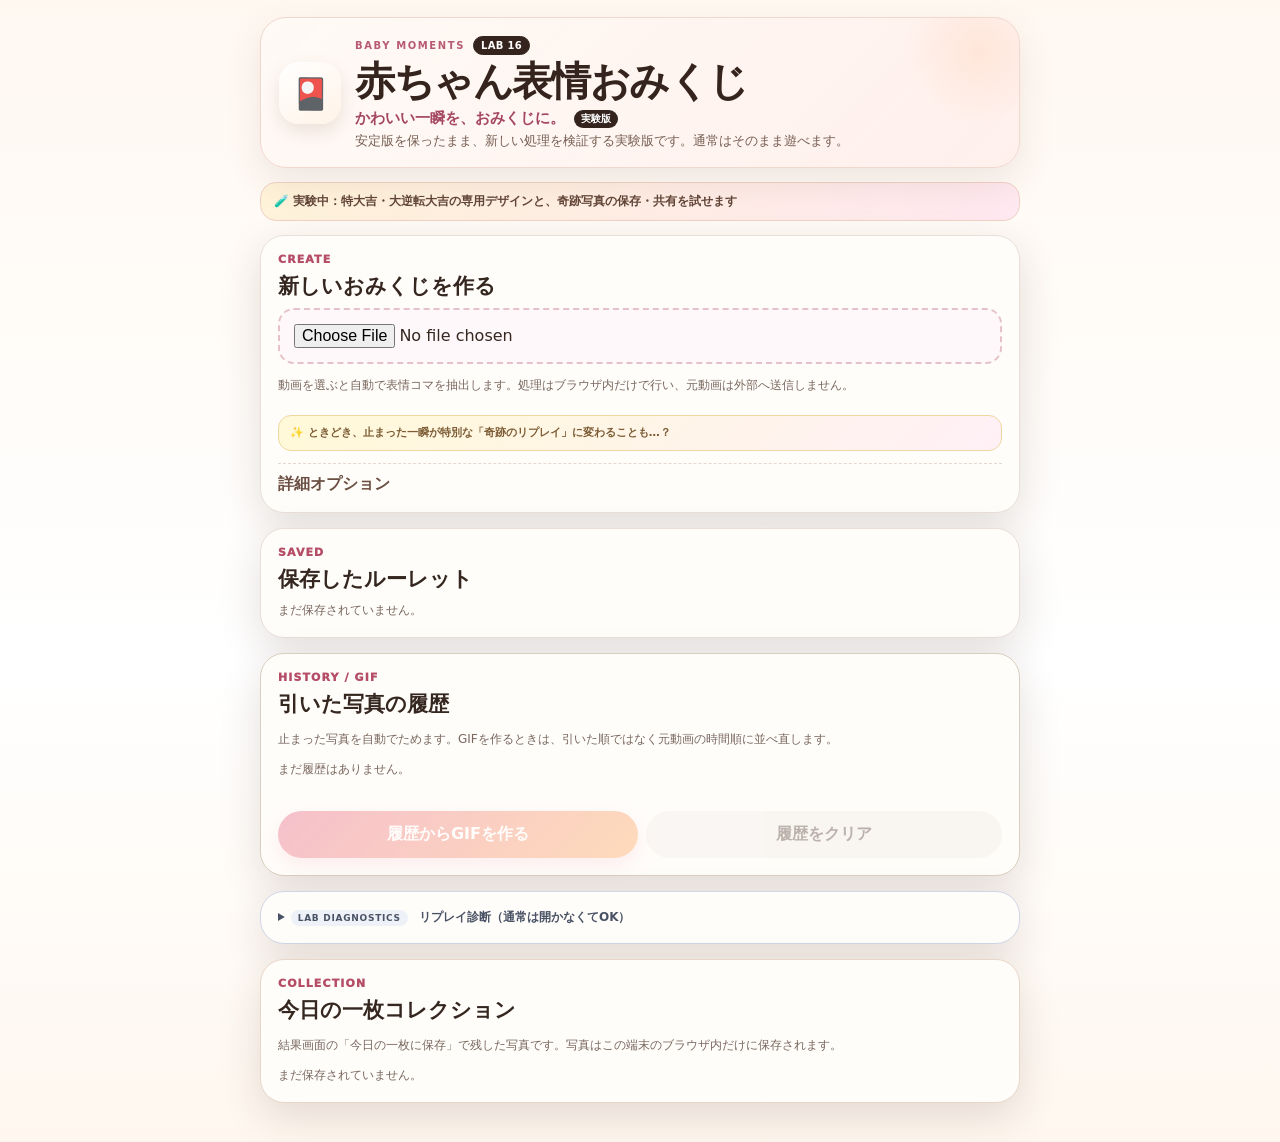
==== experiment.html @ 7e878d0e "Bump experiment to LAB 16 UX build" ====
<!doctype html>
<html lang="ja">
<head>
<meta charset="utf-8">
<meta name="viewport" content="width=device-width, initial-scale=1, viewport-fit=cover, user-scalable=no">
<meta name="theme-color" content="#fff7ef">
<meta name="apple-mobile-web-app-capable" content="yes">
<meta name="apple-mobile-web-app-status-bar-style" content="default">
<link rel="manifest" href="./manifest.webmanifest">
<link rel="apple-touch-icon" href="./icon.svg">
<title>赤ちゃん表情おみくじ LAB</title>
<link rel="stylesheet" href="./style.css?v=15">
<link rel="stylesheet" href="./deluxe.css?v=15">
<link rel="stylesheet" href="./experiment.css?v=160">
<style>
body:not(.show-score-details) .scoreChip,
body:not(.show-score-details) .scoreDetails,
body:not(.show-score-details) #analysisStatus{display:none!important}
body:not(.show-fortune-map) #grid .fchip{display:none!important}
</style>
</head>
<body>
<div class="wrap">
<header class="hero">
  <div class="heroMark" aria-hidden="true">🎴</div>
  <div class="heroText">
    <div class="heroTopline"><span class="eyebrow">BABY MOMENTS</span><span class="versionBadge labBadge">LAB 16</span></div>
    <h1>赤ちゃん表情おみくじ</h1>
    <p class="heroCatch">かわいい一瞬を、おみくじに。 <span class="labInline">実験版</span></p>
    <p class="lead">安定版を保ったまま、新しい処理を検証する実験版です。通常はそのまま遊べます。</p>
  </div>
</header>
<div class="labNotice">🧪 実験中：特大吉・大逆転大吉の専用デザインと、奇跡写真の保存・共有を試せます</div>
<section class="card">
  <div class="step">CREATE</div>
  <h2>新しいおみくじを作る</h2>
  <div class="filebox">
    <input id="fileInput" type="file" accept="video/*">
    <div class="note">動画を選ぶと自動で表情コマを抽出します。処理はブラウザ内だけで行い、元動画は外部へ送信しません。</div>
    <div class="labMiracleHint">✨ ときどき、止まった一瞬が特別な「奇跡のリプレイ」に変わることも…？</div>
  </div>
  <div id="progressWrap"><div class="progress"><div id="progressBar"></div></div><div id="progressText">準備中...</div></div>
  <details class="opt">
    <summary>詳細オプション</summary>
    <div class="row" style="margin-bottom:10px">
      <label for="frameCount">抽出枚数</label>
      <select id="frameCount">
        <option value="auto" selected>おまかせ（12〜28枚）</option>
        <option value="8">8枚</option><option value="10">10枚</option><option value="12">12枚</option><option value="14">14枚</option><option value="16">16枚</option><option value="18">18枚</option><option value="20">20枚</option><option value="24">24枚</option><option value="28">28枚</option><option value="32">32枚</option>
      </select>
    </div>
    <label class="toggle"><span><b style="display:block;margin-bottom:3px">通常ルーレットにする</b><span class="note">ONにすると、運勢なしの表情ルーレットとして作ります。通常はOFFのままでOKです。</span></span><input id="plainMode" type="checkbox"></label>
    <label class="toggle" style="margin-top:10px"><span><b style="display:block;margin-bottom:3px">豪華演出モード</b><span class="note">結果札・光・粒子・効果音などの演出を運勢ごとに豪華にします。デフォルトでONです。</span></span><input id="deluxeMode" type="checkbox" checked></label>
    <label class="toggle" style="margin-top:10px"><span><b style="display:block;margin-bottom:3px">表情度を表示する</b><span class="note">表情度は赤ちゃんの良し悪しではなく、この動画の中で写真の表情や見た目がどれだけ特徴的かを示す相対値です。ONにすると「くっきり・珍しさ・変化」の内訳も表示します。</span></span><input id="showScores" type="checkbox"></label>
    <label class="toggle" style="margin-top:10px"><span><b style="display:block;margin-bottom:3px">運勢の割り当てを表示する</b><span class="note">ONにすると、プレビュー写真ごとの「大吉・吉・凶」などを先に確認できます。通常は隠したまま遊べます。</span></span><input id="showFortunes" type="checkbox"></label>
    <label class="toggle labTestToggle" style="margin-top:10px"><span><b style="display:block;margin-bottom:3px">大吉・大凶だけ出す（実験用）</b><span class="note">特別演出を試しやすくするLAB専用モードです。停止するたびに大吉か大凶のどちらかになります。</span></span><input id="labExtremeMode" type="checkbox"></label>
  </details>
</section>
<section id="previewSection" class="card" style="display:none">
  <div class="step">PREVIEW</div><h2 id="previewTitle">自動で作成したおみくじ</h2>
  <div id="analysisStatus" class="note analysisStatus" style="display:none"></div><div id="grid" class="grid"></div>
  <div class="row" style="margin-top:13px"><button id="playBtn" class="primary">この内容で遊ぶ</button><button id="reextractBtn" class="secondary">もう一度抽出する</button></div>
  <div class="note" id="previewNote" style="margin-top:8px">保存名は自動で付けます。必要なら保存後に変更できます。</div>
</section>
<section class="card"><div class="step">SAVED</div><h2>保存したルーレット</h2><div id="library"><div class="note">まだ保存されていません。</div></div></section>
<section id="playSection" class="card">
  <div class="step">PLAY</div>
  <div class="playShell"><div id="stage"><img id="playImage" alt=""><div id="fortuneBadge"></div><div id="resultCard"><div id="resultHead">きょうの運勢</div><div id="resultText"></div><div id="message"></div></div><div id="rouletteBadge">タップでストップ</div></div></div>
  <div id="tapHint">画像をタップすると止まります</div><div class="row" style="justify-content:center;margin-top:12px"><button id="backBtn" class="secondary">戻る</button></div>
</section>
<section id="labHistorySection" class="card labHistoryCard">
  <div class="step">HISTORY / GIF</div>
  <h2>引いた写真の履歴</h2>
  <p class="note">止まった写真を自動でためます。GIFを作るときは、引いた順ではなく元動画の時間順に並べ直します。</p>
  <div id="labHistoryEmpty" class="note">まだ履歴はありません。</div>
  <div id="labHistory"></div>
  <div class="labGifActions">
    <button id="labMakeGif" class="primary" type="button" disabled>履歴からGIFを作る</button>
    <button id="labClearHistory" class="secondary" type="button" disabled>履歴をクリア</button>
  </div>
  <div id="labGifStatus" class="note" style="display:none"></div>
  <div id="labGifResult" style="display:none">
    <img id="labGifPreview" alt="履歴から作ったGIF">
    <a id="labGifDownload" class="labDownload" download="baby-expression-history.gif">GIFを保存して見る</a>
  </div>
</section>
<section id="labDiagnosticsSection" class="card labDiagCard">
  <details class="labDiagPanel">
    <summary><span>LAB DIAGNOSTICS</span> リプレイ診断（通常は開かなくてOK）</summary>
    <p class="note">再生経路・シーク・停止・失敗理由を自動記録します。動画そのものや写真はログに含めません。通常利用では操作不要です。</p>
    <div class="labDiagStatus">
      <div id="labDiagSummary">自己診断: 実行中…</div>
      <div id="labDiagRoute">直近の経路: —</div>
    </div>
    <div class="labDiagActions">
      <button id="labDiagRunTests" class="secondary" type="button">自己診断を再実行</button>
      <button id="labDiagCopy" class="primary" type="button">診断データをコピー</button>
      <button id="labDiagClear" class="secondary" type="button">ログをクリア</button>
    </div>
    <details class="labDiagDetails">
      <summary>診断ログを見る</summary>
      <pre id="labDiagLog">まだ診断ログはありません。</pre>
    </details>
  </details>
</section>
<section id="labCollectionSection" class="card labCollectionCard">
  <div class="step">COLLECTION</div>
  <h2>今日の一枚コレクション</h2>
  <p class="note">結果画面の「今日の一枚に保存」で残した写真です。写真はこの端末のブラウザ内だけに保存されます。</p>
  <div id="labCollection"><div class="note">まだ保存されていません。</div></div>
</section>
<video id="video" playsinline muted preload="metadata" style="display:none"></video><canvas id="captureCanvas" style="display:none"></canvas><canvas id="smallCanvas" width="28" height="28" style="display:none"></canvas>
</div>
<div id="bigOverlay"><div id="bigText">大吉！</div></div>
<script src="./app.js?v=23" defer></script>
<script src="./deluxe.js?v=23" defer></script>
<script src="./experiment.js?v=160" defer></script>
<script>
(()=>{
  const scoreBox=document.getElementById('showScores');
  const fortuneBox=document.getElementById('showFortunes');
  const grid=document.getElementById('grid');
  const status=document.getElementById('analysisStatus');
  const sync=()=>{
    document.body.classList.toggle('show-score-details',!!scoreBox?.checked);
    document.body.classList.toggle('show-fortune-map',!!fortuneBox?.checked);
  };
  const rename=()=>{
    document.querySelectorAll('.scoreChip').forEach(el=>{
      const next=el.textContent.replace(/^魅力度/,'表情度');
      if(next!==el.textContent) el.textContent=next;
    });
    if(status){
      const next=status.textContent.replace(/魅力度/g,'表情度');
      if(next!==status.textContent) status.textContent=next;
    }
  };
  scoreBox?.addEventListener('change',sync);fortuneBox?.addEventListener('change',sync);
  if(grid)new MutationObserver(rename).observe(grid,{childList:true,subtree:true});
  if(status)new MutationObserver(rename).observe(status,{childList:true,subtree:true,characterData:true});
  sync();rename();
})();
</script>
<!-- LAB16 -->
</body>
</html>
---- style.css ----
:root{--ink:#352720;--muted:#79675e;--paper:#fffdfa;--line:#eadfd8;--pink:#e96e8b;--orange:#ffad65;--red:#a80018;--gold:#e7bd4d;--shadow:0 14px 42px rgba(62,35,25,.14)}
*{box-sizing:border-box}
html,body{margin:0;min-height:100%;font-family:system-ui,-apple-system,BlinkMacSystemFont,"Segoe UI",sans-serif;background:linear-gradient(180deg,#fff8f1,#fff 58%,#fff7ef);color:var(--ink)}
body{padding:max(15px,env(safe-area-inset-top)) 14px max(24px,env(safe-area-inset-bottom))}
button,input,select,summary{font:inherit}
button{border:0;cursor:pointer;font-weight:900}
.wrap{width:min(100%,760px);margin:0 auto}
header{display:flex;align-items:flex-start;justify-content:space-between;gap:10px;margin:2px 2px 16px}
h1{font-size:clamp(27px,7vw,42px);margin:0 0 5px;line-height:1.05}
.lead{margin:0;color:var(--muted);font-size:13px;line-height:1.55}
.install{background:#f1e9e4;color:#604b40;border-radius:999px;padding:10px 13px;white-space:nowrap}
.card{background:var(--paper);border:1px solid var(--line);border-radius:24px;padding:17px;box-shadow:var(--shadow);margin-bottom:15px}
.step{font-size:11px;letter-spacing:.1em;color:#b54d67;font-weight:1000;margin-bottom:6px}
h2{margin:0 0 8px;font-size:21px}.note{font-size:12px;color:var(--muted);line-height:1.55}.filebox{display:grid;gap:12px}input[type=file]{width:100%;padding:14px;border:2px dashed #e6c1ca;border-radius:16px;background:#fff8fa}.row{display:flex;align-items:center;gap:9px;flex-wrap:wrap}label{font-size:13px;font-weight:900}select,input[type=text]{padding:10px 12px;border:1px solid #d9cec8;border-radius:12px;background:#fff}.primary{background:linear-gradient(135deg,var(--pink),var(--orange));color:#fff;border-radius:999px;padding:13px 18px;box-shadow:0 7px 18px rgba(233,110,139,.26)}.secondary{background:#f3ece7;color:#604b40;border-radius:999px;padding:12px 16px}.danger{background:#fff0f0;color:#9b2635;border-radius:999px;padding:10px 14px}.linkbtn{background:transparent;color:#8e4862;padding:0;font-weight:800}button:disabled{opacity:.42;cursor:not-allowed}#progressWrap{display:none;margin-top:12px}.progress{height:10px;background:#efe4dd;border-radius:999px;overflow:hidden}#progressBar{height:100%;width:0;background:linear-gradient(90deg,var(--pink),var(--orange));transition:width .18s}#progressText{margin-top:6px;font-size:12px;color:var(--muted)}.grid{display:grid;grid-template-columns:repeat(4,1fr);gap:8px}.thumb{position:relative;aspect-ratio:3/4;border-radius:14px;overflow:hidden;background:#eee;box-shadow:0 4px 12px #0001}.thumb img{width:100%;height:100%;object-fit:cover;display:block}.thumbInfo{position:absolute;left:6px;right:6px;bottom:6px;display:flex;justify-content:space-between;gap:6px;align-items:end}.thumbInfo span{background:#0009;color:#fff;border-radius:999px;padding:3px 6px;font-size:10px}.fchip{background:#fffffff2!important;color:#52372a!important;font-weight:900}.scoreChip{position:absolute;right:6px;top:6px;background:#fffdf3ee;color:#6b4511;border-radius:999px;padding:4px 7px;font-size:10px;font-weight:1000;box-shadow:0 2px 8px #0002}.scoreDetails{font-size:10px;color:#6c5b52;margin-top:4px;line-height:1.35;text-align:center}body:not(:has(#showScores:checked)) .scoreChip,body:not(:has(#showScores:checked)) .scoreDetails,body:not(:has(#showScores:checked)) .analysisStatus{display:none!important}details.opt{margin-top:12px;border-top:1px dashed #e4d8d0;padding-top:10px}details.opt summary{cursor:pointer;font-weight:900;color:#6b4f43;list-style:none}details.opt summary::-webkit-details-marker{display:none}details.opt[open] summary{margin-bottom:10px}.toggle{display:flex;align-items:center;justify-content:space-between;gap:10px;padding:11px 12px;background:#faf6f3;border-radius:14px;border:1px solid #ebdfd7}.toggle input{transform:scale(1.15)}#library{display:grid;gap:10px}.saved{display:flex;gap:10px;align-items:center;background:#f8f3ef;border-radius:16px;padding:9px}.saved img{width:62px;height:78px;object-fit:cover;border-radius:11px;background:#ddd;flex-shrink:0}.savedMain{min-width:0;flex:1}.savedTitle{font-weight:950;white-space:nowrap;overflow:hidden;text-overflow:ellipsis}.savedMeta{font-size:11px;color:var(--muted);margin-top:3px}.savedBtns{display:flex;gap:6px;margin-top:7px;flex-wrap:wrap}.savedBtns button{font-size:12px;padding:7px 10px}.renameRow{display:flex;gap:6px;margin-top:8px;flex-wrap:wrap}.renameRow input{flex:1;min-width:120px;padding:8px 10px;font-size:12px}#playSection{display:none}.playShell{background:linear-gradient(180deg,#f3d986,#d8a93c);padding:9px;border-radius:27px;box-shadow:0 18px 44px #0003}#stage{position:relative;height:min(68vh,700px);border-radius:20px;overflow:hidden;background:#1e1815;touch-action:manipulation}#stage img{width:100%;height:100%;object-fit:contain;display:block}#fortuneBadge{position:absolute;left:13px;top:13px;background:#fffffff0;border-radius:17px;padding:9px 13px;font-size:20px;font-weight:1000;box-shadow:0 8px 20px #0003;display:none}#resultCard{position:absolute;right:13px;bottom:13px;width:min(65%,240px);background:#fffffff2;color:#3b2718;border-radius:15px;padding:13px;box-shadow:0 10px 22px #0003;display:none}#resultHead{font-size:11px;color:#8d0012;text-align:center;font-weight:950}#resultText{font-size:31px;text-align:center;font-weight:1000;line-height:1.1;margin:5px 0}#message{font-size:12px;line-height:1.45;color:#5e4333}#rouletteBadge{position:absolute;left:50%;bottom:16px;transform:translateX(-50%);background:#fffffff0;color:#50382d;border-radius:999px;padding:10px 15px;font-weight:950;box-shadow:0 7px 20px #0004;white-space:nowrap}#tapHint{text-align:center;margin:10px 0 0;font-size:13px;font-weight:850;color:#70584c}.pulse{animation:pulse .55s infinite alternate}@keyframes pulse{from{filter:brightness(.94)}to{filter:brightness(1.06)}}#bigOverlay{position:fixed;inset:0;z-index:10000;display:none;align-items:center;justify-content:center;pointer-events:none;background:radial-gradient(circle,#fff7b877,#ffd70022 50%,transparent 75%)}#bigOverlay.show{display:flex;animation:flash 2.4s ease-out forwards}#bigText{font-size:clamp(76px,23vw,165px);font-weight:1000;color:#b40000;text-shadow:0 0 10px #fff,0 0 24px #ffd700,0 0 44px #ffad00}#bigOverlay.show #bigText{animation:pop 2.15s cubic-bezier(.17,.89,.32,1.35) forwards}.confetti{position:fixed;top:-12vh;z-index:10001;border-radius:3px;pointer-events:none;animation:fall linear forwards}@keyframes flash{0%{opacity:0;background:#fff}10%{opacity:1}75%{opacity:1}100%{opacity:0}}@keyframes pop{0%{transform:scale(.15) rotate(-8deg);opacity:0}18%{transform:scale(1.28) rotate(4deg);opacity:1}36%{transform:scale(.94) rotate(-2deg)}55%{transform:scale(1.08)}100%{transform:scale(1.04);opacity:0}}@keyframes fall{from{transform:translateY(0) rotate(0);opacity:1}to{transform:translateY(120vh) rotate(900deg);opacity:0}}
.hero{position:relative;display:flex;align-items:center;gap:14px;margin:2px 0 16px;padding:18px 18px 17px;border:1px solid #f1d8cf;border-radius:26px;background:linear-gradient(135deg,rgba(255,250,245,.97),rgba(255,239,236,.94));box-shadow:0 14px 36px rgba(95,52,35,.10);overflow:hidden}.hero:after{content:"";position:absolute;right:-34px;top:-42px;width:150px;height:150px;border-radius:50%;background:radial-gradient(circle,rgba(255,191,153,.24),rgba(255,191,153,0) 70%)}.heroMark{position:relative;z-index:1;width:62px;height:62px;flex:0 0 62px;display:grid;place-items:center;border-radius:20px;background:linear-gradient(145deg,#fff,#fff3e7);box-shadow:0 7px 18px rgba(109,66,43,.13);font-size:30px}.heroText{position:relative;z-index:1;min-width:0;flex:1}.heroTopline{display:flex;align-items:center;gap:8px;margin-bottom:5px}.eyebrow{font-size:10px;font-weight:900;letter-spacing:.16em;color:#b85a72}.versionBadge{display:inline-flex;align-items:center;padding:3px 7px;border-radius:999px;background:#fff8f0;border:1px solid #ead7ca;color:#85685a;font-size:10px;font-weight:900;letter-spacing:.03em}.hero h1{font-size:clamp(28px,6vw,40px);letter-spacing:-.035em;margin:0;color:#34241d}.heroCatch{margin:7px 0 3px;font-size:15px;font-weight:900;color:#a44761}.hero .lead{max-width:560px;font-size:12.5px;color:#765f54}.card{transition:transform .18s ease,box-shadow .18s ease}.primary{transition:transform .14s ease,box-shadow .14s ease}.primary:active{transform:translateY(1px) scale(.99)}
@media(max-width:520px){.grid{grid-template-columns:repeat(3,1fr)}.card{padding:14px}.hero{padding:15px 14px;gap:11px;border-radius:22px}.heroMark{width:52px;height:52px;flex-basis:52px;border-radius:17px;font-size:25px}.hero h1{font-size:clamp(25px,7.7vw,34px)}.heroCatch{font-size:14px}.hero .lead{font-size:11.5px}.install{margin-top:8px}}
---- deluxe.css ----
.fxParticle{position:fixed;z-index:9998;pointer-events:none;font-weight:900;text-shadow:0 2px 8px #0002;animation:fortuneFall linear forwards}
@keyframes fortuneFall{0%{transform:translate3d(0,0,0) rotate(0deg) scale(.7);opacity:0}12%{opacity:1}100%{transform:translate3d(var(--drift),125vh,0) rotate(540deg) scale(1.1);opacity:0}}
#bigOverlay.deluxe.show{animation:flashDeluxe 3s ease-out forwards;background:radial-gradient(circle at center,#fffbe8 0,#ffd86a88 24%,#c00b 58%,transparent 78%)}
#bigOverlay.deluxe.show #bigText{animation:popDeluxe 2.8s cubic-bezier(.17,.89,.32,1.35) forwards}
@keyframes flashDeluxe{0%{opacity:0}10%{opacity:1}75%{opacity:.95}100%{opacity:0}}
@keyframes popDeluxe{0%{transform:scale(.1) rotate(-12deg);opacity:0}15%{transform:scale(1.45) rotate(5deg);opacity:1}30%{transform:scale(.92) rotate(-2deg)}50%{transform:scale(1.12)}78%{transform:scale(1.04);opacity:1}100%{transform:scale(1.1);opacity:0}}
.deluxe-mode .playShell{padding:11px;background:linear-gradient(135deg,#6b0d16 0%,#d7a93b 28%,#fff0a1 50%,#c89a25 72%,#6b0d16 100%);box-shadow:0 20px 58px rgba(78,34,12,.38),0 0 0 2px #fff8 inset}
.deluxe-mode #stage{border-radius:18px;background:radial-gradient(circle at 50% 35%,#493b2c,#120d0a 72%);isolation:isolate}
.deluxe-mode #stage:before,.deluxe-mode #stage:after{content:"";position:absolute;inset:-35%;pointer-events:none;opacity:0;z-index:2;transition:opacity .25s ease}
.deluxe-mode #stage:before{background:repeating-conic-gradient(from 0deg,rgba(255,255,255,.20) 0 5deg,transparent 5deg 13deg);animation:slowSpin 12s linear infinite}
.deluxe-mode #stage:after{inset:0;background:radial-gradient(circle at center,var(--fxGlow,#ffd76a55),transparent 58%)}
.deluxe-mode #stage.result-reveal:before,.deluxe-mode #stage.result-reveal:after{opacity:1}
.deluxe-mode #stage.result-reveal #playImage{filter:saturate(1.08) brightness(.88);transform:scale(1.018)}
.deluxe-mode #fortuneBadge{left:50%;top:16px;transform:translateX(-50%);font-size:24px;padding:9px 18px;border:1px solid #ffffffcc;box-shadow:0 8px 30px #0005,0 0 24px var(--fxGlow,#ffd76a88);backdrop-filter:blur(6px);z-index:5}
.deluxe-mode #resultCard{left:50%;right:auto;bottom:20px;width:min(84%,350px);transform:translateX(-50%);padding:18px 18px 17px;border-radius:22px;border:1px solid #ffffffd9;background:linear-gradient(160deg,#fffffff5,#fff8edf0);box-shadow:0 18px 50px #0006,0 0 0 2px #ffffff55 inset,0 0 32px var(--fxGlow,#ffd76a66);backdrop-filter:blur(8px);z-index:5}
.deluxe-mode #stage.result-reveal #resultCard{animation:resultIn .7s cubic-bezier(.2,.9,.2,1.15) both}
.deluxe-mode #resultHead{font-size:11px;letter-spacing:.18em;color:#8a5b36}
.deluxe-mode #resultText{font-size:clamp(42px,12vw,68px);margin:7px 0 9px;text-shadow:0 2px 0 #fff,0 0 18px var(--fxGlow,#ffd76a88)}
.deluxe-mode #message{font-size:13px;line-height:1.65;text-align:center;font-weight:750;color:#4b382e}
.deluxe-mode #stage.fortune-daikichi{--fxGlow:#ffd700aa}.deluxe-mode #stage.fortune-kichi{--fxGlow:#ffb36baa}.deluxe-mode #stage.fortune-chukichi{--fxGlow:#ffc77baa}.deluxe-mode #stage.fortune-shokichi{--fxGlow:#85cf8aaa}.deluxe-mode #stage.fortune-suekichi{--fxGlow:#eea7c3aa}.deluxe-mode #stage.fortune-kyo{--fxGlow:#9fb0c4aa}.deluxe-mode #stage.fortune-daikyo{--fxGlow:#8f7eb4aa}
.deluxe-mode #stage.fortune-daikichi #resultCard{background:linear-gradient(160deg,#fffef7f7,#fff0bdf2)}.deluxe-mode #stage.fortune-daikyo #resultCard,.deluxe-mode #stage.fortune-kyo #resultCard{background:linear-gradient(160deg,#f9f8fff4,#eef1f7f2)}
@keyframes slowSpin{to{transform:rotate(360deg)}}
@keyframes resultIn{0%{opacity:0;transform:translateX(-50%) translateY(45px) scale(.72) rotate(-2deg)}65%{opacity:1;transform:translateX(-50%) translateY(-5px) scale(1.035) rotate(.5deg)}100%{opacity:1;transform:translateX(-50%) translateY(0) scale(1) rotate(0)}}
@media(max-width:520px){.deluxe-mode #resultCard{width:min(88%,340px);bottom:14px}.deluxe-mode #resultText{font-size:48px}}
/* v12.2: result effects yield to the baby photo after the reveal */
.deluxe-mode #playImage{transition:filter .5s ease,transform .5s ease}
.deluxe-mode #resultCard{transition:width .5s ease,bottom .5s ease,padding .5s ease,border-radius .5s ease,background .5s ease,box-shadow .5s ease,opacity .5s ease}
.deluxe-mode #fortuneBadge{transition:font-size .5s ease,padding .5s ease,opacity .5s ease,box-shadow .5s ease}
.deluxe-mode #stage.photo-focus:before,
.deluxe-mode #stage.photo-focus:after{opacity:0!important}
.deluxe-mode #stage.photo-focus #playImage{filter:none;transform:none}
.deluxe-mode #stage.photo-focus #resultCard{
  width:min(78%,310px);
  bottom:10px;
  padding:10px 13px 11px;
  border-radius:16px;
  background:rgba(255,253,248,.86);
  box-shadow:0 8px 24px #0004,0 0 0 1px #ffffff88 inset;
  backdrop-filter:blur(3px)
}
.deluxe-mode #stage.photo-focus #resultHead{font-size:9px;letter-spacing:.12em}
.deluxe-mode #stage.photo-focus #resultText{font-size:26px;margin:2px 0 4px;text-shadow:none}
.deluxe-mode #stage.photo-focus #message{font-size:11px;line-height:1.45;font-weight:700}
.deluxe-mode #stage.photo-focus #fortuneBadge{
  font-size:16px;
  padding:6px 10px;
  box-shadow:0 5px 16px #0004;
  backdrop-filter:blur(3px)
}
@media(max-width:520px){
  .deluxe-mode #stage.photo-focus #resultCard{width:min(82%,290px);bottom:8px;padding:9px 11px 10px}
  .deluxe-mode #stage.photo-focus #resultText{font-size:24px}
  .deluxe-mode #stage.photo-focus #message{font-size:10.5px}
}

/* v15: dedicated photo-view button keeps the fortune badge clean */
#photoAction{
  position:absolute;
  right:12px;
  top:14px;
  z-index:6;
  align-items:center;
  gap:7px;
  padding:8px 11px;
  border:1px solid rgba(255,255,255,.8);
  border-radius:999px;
  background:rgba(255,255,255,.90);
  color:#4b382e;
  box-shadow:0 6px 20px rgba(0,0,0,.25);
  backdrop-filter:blur(6px);
  font-size:12px;
  font-weight:900;
  line-height:1;
  white-space:nowrap;
  touch-action:manipulation
}
#photoAction .photoActionIcon{
  font-size:19px;
  line-height:1
}
.deluxe-mode #photoAction{
  background:rgba(255,253,248,.92);
  box-shadow:0 7px 24px rgba(0,0,0,.30),0 0 16px var(--fxGlow,#ffd76a44)
}
@media(max-width:520px){
  #photoAction{right:9px;top:10px;padding:7px 9px;font-size:11px;gap:5px}
  #photoAction .photoActionIcon{font-size:18px}
}
#photoViewer{
  position:fixed;
  inset:0;
  z-index:20000;
  display:none;
  align-items:center;
  justify-content:center;
  background:#000;
  padding:0;
  touch-action:manipulation
}
#photoViewer.show{display:flex}
#photoViewer img{
  width:100vw;
  height:100dvh;
  object-fit:contain;
  display:block;
  background:#000
}
#photoViewerClose{
  position:fixed;
  z-index:20002;
  top:max(14px,env(safe-area-inset-top));
  right:max(14px,env(safe-area-inset-right));
  width:44px;
  height:44px;
  border:0;
  border-radius:999px;
  background:rgba(0,0,0,.48);
  color:#fff;
  font-size:30px;
  line-height:1;
  font-weight:400;
  box-shadow:0 2px 14px #0006;
  backdrop-filter:blur(5px)
}
#photoViewerHint{
  position:fixed;
  z-index:20001;
  left:50%;
  bottom:max(18px,env(safe-area-inset-bottom));
  transform:translateX(-50%);
  padding:7px 12px;
  border-radius:999px;
  background:rgba(0,0,0,.42);
  color:#fff;
  font-size:11px;
  font-weight:700;
  opacity:.78;
  pointer-events:none;
  animation:photoHintFade 2.8s 1s both
}
@keyframes photoHintFade{0%{opacity:.78}100%{opacity:.12}}
---- experiment.css ----
.labBadge{background:#34241d!important;color:#fff!important;border-color:#34241d!important}
.labInline{display:inline-block;margin-left:4px;padding:2px 7px;border-radius:999px;background:#34241d;color:#fff;font-size:10px;vertical-align:middle}
.labNotice{margin:-2px 0 14px;padding:10px 13px;border-radius:16px;background:linear-gradient(135deg,#fff3d9,#ffe8f0);border:1px solid #f0d2c4;font-size:12px;font-weight:850;color:#624638}
.labTestToggle{background:#fff8dd;border:1px dashed #e0bd5b;border-radius:14px;padding:10px!important}
#labFortuneExtra{display:none;margin-top:10px;padding-top:9px;border-top:1px dashed #dbcabb}
#labLucky{display:grid;gap:6px}
.labLuckyRow{display:flex;align-items:center;justify-content:space-between;gap:10px;padding:6px 8px;border-radius:10px;background:#fffaf4;font-size:10px;color:#745f53}
.labLuckyRow b{display:flex;align-items:center;gap:5px;color:#4b382e;font-size:11px;text-align:right}
.labLuckyRow i{display:inline-block;width:14px;height:14px;border-radius:50%;border:1px solid #0002;box-shadow:0 1px 3px #0002}
#labSpecialLine{display:none;margin:8px 0 2px;padding:7px 9px;border-radius:12px;font-size:11px;line-height:1.45;text-align:center;font-weight:900}
#labSpecialLine.miracle{background:#fff6c8;color:#8a5b00;border:1px solid #f2d264}
#labSpecialLine.reversal{background:linear-gradient(135deg,#f7e8ff,#e5f8ff,#fff3c9);color:#60407d;border:1px solid #d5c5ec}
#labSavePhoto{display:block;margin:9px auto 0;padding:8px 12px;border-radius:999px;background:#fff1f4;color:#9f405b;border:1px solid #efcbd5;font-size:11px;font-weight:900;box-shadow:none}
#labSavePhoto:disabled{opacity:.65}
#labRareBadge{position:absolute;left:50%;top:72px;z-index:8;transform:translateX(-50%) scale(.75);opacity:0;pointer-events:none;white-space:nowrap;padding:9px 15px;border-radius:999px;font-size:14px;font-weight:1000;transition:opacity .22s ease,transform .35s cubic-bezier(.2,.9,.2,1.3),background .3s ease;color:#7b4b00}
#labRareBadge.show{opacity:1;transform:translateX(-50%) scale(1)}
#labRareBadge.miracle{background:linear-gradient(135deg,#fff9ca,#ffd857);box-shadow:0 8px 28px #0005,0 0 34px #ffd700aa;border:1px solid #fff7b0}
#labRareBadge.reversal-wait{background:#25202d;color:#fff;box-shadow:0 8px 26px #0007;border:1px solid #81778c}
#labRareBadge.reversal{background:linear-gradient(110deg,#ffd8f3,#d7e8ff,#fff2a8,#d8ffd8);color:#5d3c75;box-shadow:0 8px 30px #0005,0 0 34px #c88cff99;border:1px solid #fff}
#stage.lab-miracle{animation:labMiracleGlow 1.8s ease-out}
#stage.lab-reversal{animation:labReversalGlow 2s ease-out}
@keyframes labMiracleGlow{0%{box-shadow:inset 0 0 0 transparent}30%{box-shadow:inset 0 0 65px #ffd70088,0 0 32px #ffd70088}100%{box-shadow:inset 0 0 0 transparent}}
@keyframes labReversalGlow{0%{filter:saturate(.55) brightness(.78)}32%{filter:saturate(1.35) brightness(1.16);box-shadow:0 0 45px #d38cffbb}100%{filter:none}}
.labHistoryCard{border-color:#d9cfbf}
#labHistory{display:flex;gap:7px;overflow-x:auto;padding:4px 1px 8px;margin-top:10px;scrollbar-width:thin}
.labHistoryItem{flex:0 0 92px;overflow:hidden;border:1px solid #e4ddd5;border-radius:12px;background:#fff;box-shadow:0 3px 10px #0001}
.labHistoryItem img{display:block;width:100%;aspect-ratio:3/4;object-fit:cover;background:#eee}
.labHistoryItem div{padding:6px}
.labHistoryItem strong,.labHistoryItem span{display:block;line-height:1.25}
.labHistoryItem strong{font-size:9px;color:#513d34}
.labHistoryItem span{margin-top:2px;font-size:8px;color:#8b766b}
.labGifActions{display:flex;gap:8px;margin-top:10px;flex-wrap:wrap}
.labGifActions button{flex:1;min-width:130px}
#labGifStatus{margin-top:9px}
#labGifResult{margin-top:12px;text-align:center}
#labGifPreview{display:block;width:min(100%,360px);max-height:480px;object-fit:contain;margin:0 auto;border-radius:14px;background:#111;box-shadow:0 7px 22px #0003}
.labDownload{display:inline-block;margin-top:10px;padding:10px 15px;border-radius:999px;background:#7b4055;color:#fff;text-decoration:none;font-size:12px;font-weight:900}
.labCollectionCard{border-color:#ead6c8}
#labCollection{display:grid;grid-template-columns:repeat(3,1fr);gap:9px;margin-top:12px}
.labPhotoCard{position:relative;overflow:hidden;border:1px solid #eadfd8;border-radius:15px;background:#fff;box-shadow:0 5px 14px #0001}
.labPhotoCard img{width:100%;aspect-ratio:3/4;object-fit:cover;display:block;background:#eee}
.labPhotoMeta{padding:7px 8px 9px;display:grid;gap:2px}
.labPhotoMeta strong{font-size:10px;line-height:1.25;color:#49372e}
.labPhotoMeta span{font-size:9px;color:#8a766b}
.labDelete{position:absolute;right:5px;top:5px;padding:4px 7px;border-radius:999px;background:#0008;color:#fff;font-size:9px;font-weight:800}
@media(max-width:520px){
  #labCollection{grid-template-columns:repeat(2,1fr)}
  #labRareBadge{top:66px;font-size:12px;max-width:90%;white-space:normal;text-align:center}
  .labLuckyRow{font-size:9px}.labLuckyRow b{font-size:10px}
}

/* LAB 4: move the result panel below the photo after the initial reveal */
#labResultDock{display:none;margin-top:10px}
#labResultDock.show{display:block}
#labResultDock #resultCard.labDocked{
  display:block!important;
  position:relative!important;
  left:auto!important;
  right:auto!important;
  bottom:auto!important;
  top:auto!important;
  width:100%!important;
  max-width:none!important;
  transform:none!important;
  margin:0!important;
  padding:14px 16px 15px!important;
  border-radius:18px!important;
  background:rgba(255,253,248,.97)!important;
  box-shadow:0 7px 22px #0002,0 0 0 1px #fff inset!important;
  backdrop-filter:none!important;
  animation:labDockIn .42s ease both!important
}
#labResultDock #resultCard.labDocked #resultHead{font-size:9px!important}
#labResultDock #resultCard.labDocked #resultText{font-size:30px!important;margin:2px 0 5px!important;text-shadow:none!important}
#labResultDock #resultCard.labDocked #message{font-size:11px!important;line-height:1.45!important}
#labResultDock #labFortuneExtra{margin-top:8px;padding-top:8px}
@keyframes labDockIn{from{opacity:0;transform:translateY(-8px)}to{opacity:1;transform:translateY(0)}}

/* LAB 4: unmistakable full-screen miracle / reversal sequence */
#labMiracleOverlay{
  position:fixed;inset:0;z-index:30000;display:none;pointer-events:none;
  align-items:center;justify-content:center;overflow:hidden;text-align:center
}
#labMiracleOverlay.show{display:flex}
.labMiracleHalo{position:absolute;inset:-35%;opacity:0}
.labMiracleCenter{position:relative;z-index:3;width:min(92vw,620px);padding:28px 18px;filter:drop-shadow(0 8px 20px #0007)}
.labMiracleKicker{font-size:clamp(14px,4vw,22px);font-weight:950;letter-spacing:.08em}
.labMiracleTitle{margin-top:8px;font-size:clamp(48px,15vw,96px);line-height:.95;font-weight:1000;letter-spacing:-.04em}
.labMiracleSub{margin-top:14px;font-size:clamp(14px,4.6vw,26px);font-weight:1000;letter-spacing:.08em}
.labMiracleSparkles{position:absolute;inset:0;z-index:2}
.labMiracleSparkles span{
  position:absolute;left:var(--x);top:var(--y);opacity:0;
  animation:labSparkBurst 1.8s var(--d) cubic-bezier(.17,.67,.25,1) both;
  transform:translate(-50%,-50%) rotate(var(--r));text-shadow:0 2px 12px #0005
}
#labMiracleOverlay.miracle-mode{
  color:#7b3800;
  background:radial-gradient(circle at 50% 44%,#fff 0 9%,#fff7a8 20%,#ffd331dd 38%,#ff7a6ccc 60%,#8c4affcc 80%,#210a35ee 100%);
  animation:labMiracleScreen 3s ease both
}
#labMiracleOverlay.miracle-mode .labMiracleHalo{
  opacity:1;background:repeating-conic-gradient(from 0deg,#fff9 0 5deg,transparent 5deg 14deg);
  animation:labHaloSpin 2.4s linear infinite
}
#labMiracleOverlay.reversal-wait-mode{
  color:#fff;background:rgba(15,11,20,.90);animation:labDarkIn .45s ease both
}
#labMiracleOverlay.reversal-wait-mode .labMiracleTitle{font-size:clamp(44px,13vw,78px)}
#labMiracleOverlay.reversal-mode{
  color:#5d277d;
  background:radial-gradient(circle at center,#fff 0 8%,#fff4a7 19%,#9ff6ffcc 35%,#f4a8ffcc 53%,#86ffbacc 70%,#8b6dffdd 100%);
  animation:labReversalScreen 3.2s ease both
}
#labMiracleOverlay.reversal-mode .labMiracleHalo{
  opacity:1;background:repeating-conic-gradient(from 0deg,#fff8 0 4deg,transparent 4deg 11deg);
  animation:labHaloSpin 1.5s linear infinite reverse
}
@keyframes labSparkBurst{
  0%{opacity:0;transform:translate(-50%,-50%) scale(.2) rotate(0)}
  18%{opacity:1}
  100%{opacity:0;transform:translate(-50%,-50%) scale(1.9) rotate(var(--r))}
}
@keyframes labHaloSpin{to{transform:rotate(360deg)}}
@keyframes labMiracleScreen{
  0%{opacity:0;filter:brightness(3)}
  10%{opacity:1;filter:brightness(1.35)}
  78%{opacity:1}
  100%{opacity:0}
}
@keyframes labDarkIn{from{opacity:0}to{opacity:1}}
@keyframes labReversalScreen{
  0%{opacity:0;filter:brightness(4) saturate(2)}
  8%{opacity:1}
  18%{filter:brightness(1.15) saturate(1.3)}
  82%{opacity:1}
  100%{opacity:0}
}
@media(max-width:520px){
  #labResultDock #resultCard.labDocked{padding:12px 13px 13px!important}
  .labMiracleCenter{padding:20px 12px}
}


/* LAB 5: scrolling on the photo is scrolling, not a roulette tap */
#stage{touch-action:pan-y}

/* History entries are interactive result snapshots */
.labHistoryItem{
  border:1px solid #e4ddd5;
  padding:0;
  text-align:left;
  color:inherit;
  cursor:pointer
}
.labHistoryItem:active{transform:scale(.98)}
.labHistoryItem em{
  display:block;margin-top:4px;font-size:8px;font-style:normal;font-weight:900;color:#a44761
}


/* LAB 6: tease the hidden miracle */
.labMiracleHint{
  margin-top:8px;padding:9px 11px;border-radius:13px;
  background:linear-gradient(135deg,#fff9d8,#fff0f6);
  border:1px solid #efd8a0;color:#7b5b34;
  font-size:11px;font-weight:850;line-height:1.45
}

/* LAB 6: cinematic miracle replay */
#labMiracleOverlay{
  pointer-events:auto!important;
  background:#08070a!important;
  color:#fff!important;
}
#labMiracleOverlay .labMiracleBackdrop{
  position:absolute;inset:-30px;z-index:0;overflow:hidden;background:#09080b
}
#labMiracleOverlay .labMiracleBackdrop img{
  width:100%;height:100%;object-fit:cover;
  filter:blur(32px) brightness(.36) saturate(1.25);
  transform:scale(1.15);opacity:.9
}
#labMiracleOverlay .labMiracleReplayWrap{
  position:absolute;inset:0;z-index:1;
  display:flex;align-items:center;justify-content:center;
  background:rgba(0,0,0,.18)
}
#labMiracleVideo,#labMiracleStill{
  width:100vw;height:100dvh;object-fit:contain;display:none;
  background:transparent
}
#labMiracleReplayLabel{
  position:absolute;left:50%;top:max(18px,env(safe-area-inset-top));
  transform:translateX(-50%);z-index:5;
  padding:7px 11px;border-radius:999px;
  background:rgba(0,0,0,.48);border:1px solid #ffffff55;
  font-size:10px;font-weight:950;letter-spacing:.14em;color:#fff;
  backdrop-filter:blur(7px)
}
#labMiracleOverlay .labMiracleCenter{
  position:absolute;z-index:8;left:50%;top:50%;
  transform:translate(-50%,-50%);
  width:min(94vw,680px);pointer-events:none
}
#labMiracleOverlay.replay-mode .labMiracleCenter{
  top:auto;bottom:max(36px,env(safe-area-inset-bottom));
  transform:translateX(-50%);
  filter:drop-shadow(0 3px 10px #000)
}
#labMiracleOverlay.replay-mode .labMiracleKicker{font-size:12px}
#labMiracleOverlay.replay-mode .labMiracleSub{font-size:13px;margin-top:5px}
#labMiracleOverlay.final-photo .labMiracleCenter{
  top:20%;transform:translateX(-50%);
}
#labMiracleOverlay.final-photo .labMiracleTitle{
  font-size:clamp(54px,16vw,105px);
  text-shadow:0 3px 10px #0009,0 0 26px #fff9;
  animation:labFinalTitle .75s cubic-bezier(.18,.9,.25,1.25) both
}
#labMiracleOverlay.final-photo #labMiracleStill{
  display:block;
  animation:labMiraclePhotoReveal 5s ease-out both
}
#labMiracleOverlay.final-photo .labMiracleBackdrop img{
  filter:blur(30px) brightness(.48) saturate(1.45)
}
#labMiracleOverlay.final-photo.miracle-mode{
  background:radial-gradient(circle at 50% 38%,#fff3 0,#ffd85c22 32%,#a550ff22 66%,#08070a 100%)!important
}
#labMiracleOverlay.final-photo.reversal-mode{
  background:radial-gradient(circle at 50% 38%,#fff4 0,#77f1ff22 28%,#ec70ff22 60%,#08070a 100%)!important
}
#labMiracleOverlay .labMiracleActions{
  display:none;position:absolute;z-index:15;
  left:50%;bottom:max(18px,env(safe-area-inset-bottom));
  transform:translateX(-50%);
  gap:8px;align-items:center;justify-content:center;width:min(94vw,520px)
}
#labMiracleOverlay.final-photo .labMiracleActions{display:flex}
#labMiracleOverlay .labMiracleActions button{
  flex:1;min-width:0;padding:11px 13px;border-radius:999px;
  background:rgba(16,12,20,.68);border:1px solid #ffffff80;
  color:#fff;font-size:12px;font-weight:950;backdrop-filter:blur(9px);
  box-shadow:0 6px 22px #0005
}
#labMiracleOverlay.final-photo .labMiracleHalo{
  opacity:1!important;
  background:repeating-conic-gradient(from 0deg,#fff4 0 4deg,transparent 4deg 12deg);
  animation:labHaloSpin 3.8s linear infinite
}
#labMiracleOverlay.miracle-intro-mode{
  background:radial-gradient(circle,#fff3 0,#ffd85c22 30%,#09080b 75%)!important
}
#labMiracleOverlay.reversal-wait-mode{
  background:rgba(8,5,12,.94)!important
}
#labMiracleOverlay.replay-mode{
  background:#050506!important
}
@keyframes labMiraclePhotoReveal{
  0%{opacity:0;transform:scale(.92);filter:brightness(2.2) saturate(1.7)}
  12%{opacity:1;transform:scale(1.025);filter:brightness(1.2) saturate(1.25)}
  45%{transform:scale(1.01);filter:none}
  100%{opacity:1;transform:scale(1);filter:none}
}
@keyframes labFinalTitle{
  0%{opacity:0;transform:scale(.45) rotate(-4deg)}
  65%{opacity:1;transform:scale(1.08) rotate(1deg)}
  100%{opacity:1;transform:scale(1)}
}
@media(max-width:520px){
  #labMiracleOverlay.final-photo .labMiracleCenter{top:16%}
  #labMiracleOverlay .labMiracleActions{bottom:max(12px,env(safe-area-inset-bottom))}
  #labMiracleOverlay .labMiracleActions button{font-size:11px;padding:10px 9px}
}


/* LAB 6.1: lock background while miracle replay is open */
body.labMiracleOpen{overflow:hidden}
#labReplaySpecial{
  display:none;margin:9px auto 0;padding:8px 12px;border-radius:999px;
  background:linear-gradient(135deg,#fff7c2,#f1d6ff);
  color:#70406f;border:1px solid #e2c579;
  font-size:11px;font-weight:950;box-shadow:none
}


/* LAB 6.2: final miracle photo must never fade into an invisible tap-blocking layer */
#labMiracleOverlay{user-select:none;-webkit-user-select:none}
#labMiracleOverlay:not(.show){pointer-events:none!important}
#labMiracleOverlay.final-photo{
  opacity:1!important;
  animation:none!important;
  filter:none!important;
}
#labMiracleOverlay.final-photo.miracle-mode,
#labMiracleOverlay.final-photo.reversal-mode{
  opacity:1!important;
  animation:none!important;
  filter:none!important;
}
#labMiracleOverlay.final-photo .labMiracleActions{
  pointer-events:auto
}


/* LAB 6.3: replay buttons must stay above all visual FX and react immediately */
#labReplayAgain,#labMiracleBack,#labReplaySpecial{
  position:relative;
  z-index:50;
  touch-action:manipulation;
  pointer-events:auto!important;
  -webkit-tap-highlight-color:transparent;
}
#labMiracleOverlay .labMiracleSparkles,
#labMiracleOverlay .labMiracleHalo,
#labMiracleOverlay .labMiracleBackdrop,
#labMiracleOverlay .labMiracleReplayWrap{
  pointer-events:none;
}


/* LAB 6.4: in-app GIF viewer (browser-independent) */
body.labGifViewerOpen{overflow:hidden}
#labGifViewer{
  position:fixed;inset:0;z-index:40000;display:none;
  align-items:center;justify-content:center;
  padding:max(18px,env(safe-area-inset-top)) 16px max(18px,env(safe-area-inset-bottom));
  background:rgba(8,7,10,.94);
  backdrop-filter:blur(12px)
}
#labGifViewer.show{display:flex}
#labGifViewerClose{
  position:absolute;right:max(12px,env(safe-area-inset-right));top:max(12px,env(safe-area-inset-top));
  width:44px;height:44px;border-radius:999px;border:1px solid #ffffff66;
  background:rgba(0,0,0,.55);color:#fff;font-size:28px;line-height:1;z-index:3
}
.labGifViewerInner{
  width:min(94vw,560px);max-height:94dvh;
  display:flex;flex-direction:column;align-items:center;gap:10px
}
.labGifViewerTitle{color:#fff;font-size:17px;font-weight:950}
#labGifViewerImage{
  display:block;max-width:100%;max-height:76dvh;
  object-fit:contain;border-radius:16px;background:#000;
  box-shadow:0 12px 38px #0008
}
.labGifViewerNote{color:#ffffffbb;font-size:11px}
#labGifViewerDone{
  margin-top:2px;padding:10px 18px;border-radius:999px;
  border:1px solid #ffffff70;background:rgba(255,255,255,.12);
  color:#fff;font-weight:900;font-size:12px
}




/* LAB 14: replay diagnostics */
.labDiagCard{border-color:#cfd6e6}
.labDiagStatus{display:grid;gap:7px;margin:10px 0}
.labDiagStatus>div{padding:9px 11px;border-radius:12px;background:#f7f8fb;border:1px solid #e2e6ef;font-size:11px;font-weight:850;color:#4a5365}
.labDiagPass{color:#25613a!important;background:#eefaf1!important;border-color:#ccebd4!important}
.labDiagFail{color:#8a3d2b!important;background:#fff2ef!important;border-color:#f1d2ca!important}
.labDiagActions{display:flex;gap:8px;flex-wrap:wrap}
.labDiagActions button{flex:1;min-width:135px}
.labDiagDetails{margin-top:10px}
.labDiagDetails summary{font-size:11px;font-weight:850;cursor:pointer}
#labDiagLog{margin:9px 0 0;padding:10px;border-radius:12px;background:#15171c;color:#e8ebf2;max-height:260px;overflow:auto;white-space:pre-wrap;word-break:break-word;font-size:9px;line-height:1.45}


/* LAB 15: code-health pass; diagnostics are passive during normal use */
.labDiagCard .note{line-height:1.55}

.labDiagPanel>summary{cursor:pointer;font-size:12px;font-weight:900;color:#4a5365;list-style-position:inside}
.labDiagPanel>summary span{display:inline-block;margin-right:7px;padding:3px 7px;border-radius:999px;background:#eef1f7;font-size:9px;letter-spacing:.08em}
.labDiagPanel[open]>summary{margin-bottom:10px}
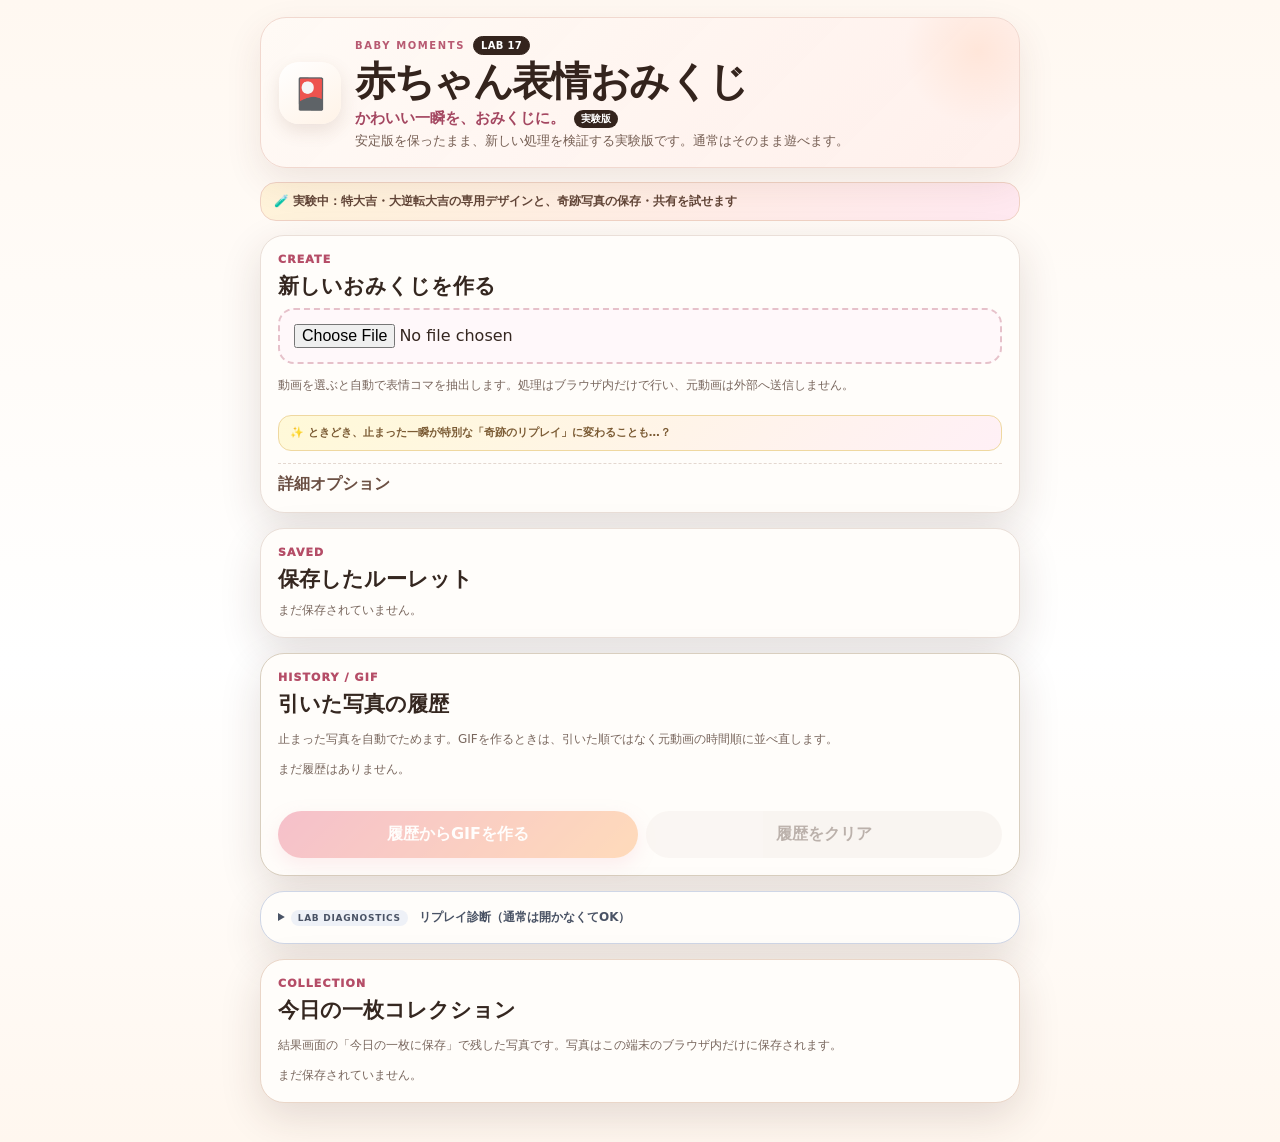
==== commit 80311756: "Bump UX experiment to LAB 17" ====
--- a/experiment.html
+++ b/experiment.html
@@ -11,7 +11,7 @@
 <title>赤ちゃん表情おみくじ LAB</title>
 <link rel="stylesheet" href="./style.css?v=15">
 <link rel="stylesheet" href="./deluxe.css?v=15">
-<link rel="stylesheet" href="./experiment.css?v=160">
+<link rel="stylesheet" href="./experiment.css?v=170">
 <style>
 body:not(.show-score-details) .scoreChip,
 body:not(.show-score-details) .scoreDetails,
@@ -24,7 +24,7 @@
 <header class="hero">
   <div class="heroMark" aria-hidden="true">🎴</div>
   <div class="heroText">
-    <div class="heroTopline"><span class="eyebrow">BABY MOMENTS</span><span class="versionBadge labBadge">LAB 16</span></div>
+    <div class="heroTopline"><span class="eyebrow">BABY MOMENTS</span><span class="versionBadge labBadge">LAB 17</span></div>
     <h1>赤ちゃん表情おみくじ</h1>
     <p class="heroCatch">かわいい一瞬を、おみくじに。 <span class="labInline">実験版</span></p>
     <p class="lead">安定版を保ったまま、新しい処理を検証する実験版です。通常はそのまま遊べます。</p>
@@ -114,7 +114,7 @@
 <div id="bigOverlay"><div id="bigText">大吉！</div></div>
 <script src="./app.js?v=23" defer></script>
 <script src="./deluxe.js?v=23" defer></script>
-<script src="./experiment.js?v=160" defer></script>
+<script src="./experiment.js?v=170" defer></script>
 <script>
 (()=>{
   const scoreBox=document.getElementById('showScores');
@@ -141,6 +141,6 @@
   sync();rename();
 })();
 </script>
-<!-- LAB16 -->
+<!-- LAB17 -->
 </body>
 </html>
--- a/experiment.css
+++ b/experiment.css
@@ -374,3 +374,57 @@
 .labDiagPanel>summary{cursor:pointer;font-size:12px;font-weight:900;color:#4a5365;list-style-position:inside}
 .labDiagPanel>summary span{display:inline-block;margin-right:7px;padding:3px 7px;border-radius:999px;background:#eef1f7;font-size:9px;letter-spacing:.08em}
 .labDiagPanel[open]>summary{margin-bottom:10px}
+
+
+/* LAB 16: premium miracle fortune UX */
+#labSpecialEmblem{display:none;margin:0 auto 8px;width:max-content;max-width:100%;padding:5px 10px;border-radius:999px;font-size:9px;font-weight:1000;letter-spacing:.12em}
+#resultCard.labSpecialMiracle,
+#labResultDock #resultCard.labDocked.labSpecialMiracle{
+  border:1px solid #f1cd58!important;
+  background:
+    radial-gradient(circle at 50% -20%,#fffbe7 0,#fff4b8 34%,transparent 63%),
+    linear-gradient(145deg,#fffdf5,#fff1b7 52%,#ffd978)!important;
+  box-shadow:0 10px 30px #a76b162e,0 0 0 2px #fff6c7 inset,0 0 30px #ffd85b45!important
+}
+#resultCard.labSpecialMiracle #labSpecialEmblem{background:#8a5b00;color:#fff8cf;box-shadow:0 3px 12px #8a5b0033}
+#resultCard.labSpecialMiracle #resultHead{color:#8c6410!important;font-weight:950!important;letter-spacing:.08em}
+#resultCard.labSpecialMiracle #resultText{
+  color:#9a5b00!important;
+  text-shadow:0 1px 0 #fff8c8,0 3px 12px #ffcf4a77!important;
+  font-size:clamp(38px,11vw,58px)!important
+}
+#resultCard.labSpecialReversal,
+#labResultDock #resultCard.labDocked.labSpecialReversal{
+  border:1px solid #c5a7eb!important;
+  background:
+    radial-gradient(circle at 8% 10%,#ffd8f0aa 0,transparent 34%),
+    radial-gradient(circle at 92% 14%,#b8f2ffaa 0,transparent 36%),
+    linear-gradient(145deg,#fffafd,#eef1ff 48%,#fff3bd)!important;
+  box-shadow:0 10px 30px #70499524,0 0 0 2px #ffffffcc inset,0 0 34px #c17cff36!important
+}
+#resultCard.labSpecialReversal #labSpecialEmblem{background:linear-gradient(110deg,#8654aa,#497bc2,#be7379);color:#fff;box-shadow:0 3px 13px #70499544}
+#resultCard.labSpecialReversal #resultHead{color:#745486!important;font-weight:950!important;letter-spacing:.04em}
+#resultCard.labSpecialReversal #resultText{
+  background:linear-gradient(100deg,#8b49a7,#447ec4,#bf6a83,#a47917);
+  -webkit-background-clip:text;background-clip:text;color:transparent!important;
+  text-shadow:none!important;
+  font-size:clamp(31px,9vw,48px)!important;line-height:1.05!important
+}
+#labMiracleMediaActions{display:none;gap:7px;margin-top:9px;flex-wrap:wrap}
+#labMiracleMediaActions button{
+  flex:1;min-width:125px;padding:9px 10px;border-radius:999px;
+  font-size:10px;font-weight:950;box-shadow:none
+}
+#labDownloadMiracle{background:#fff;color:#765414;border:1px solid #e9cc77}
+#labShareMiracle{background:#624277;color:#fff;border:1px solid #8f70a2}
+#labMiracleMediaStatus{min-height:0;margin-top:5px;text-align:center;font-size:9px;font-weight:850}
+#labMiracleMediaStatus.state-success{color:#36734b}
+#labMiracleMediaStatus.state-error{color:#a34b3c}
+#labMiracleShare{background:rgba(255,255,255,.22)!important}
+#labMiracleOverlay.final-photo.reversal-mode .labMiracleTitle{font-size:clamp(38px,11vw,74px)!important;line-height:1!important}
+#labMiracleOverlay.final-photo.miracle-mode .labMiracleTitle{color:#fff7bd;text-shadow:0 3px 10px #0009,0 0 28px #ffd750!important}
+@media(max-width:520px){
+  #labMiracleOverlay .labMiracleActions{width:min(96vw,540px);gap:6px}
+  #labMiracleOverlay .labMiracleActions button{font-size:10px;padding:10px 7px}
+  #labMiracleMediaActions button{min-width:110px}
+}
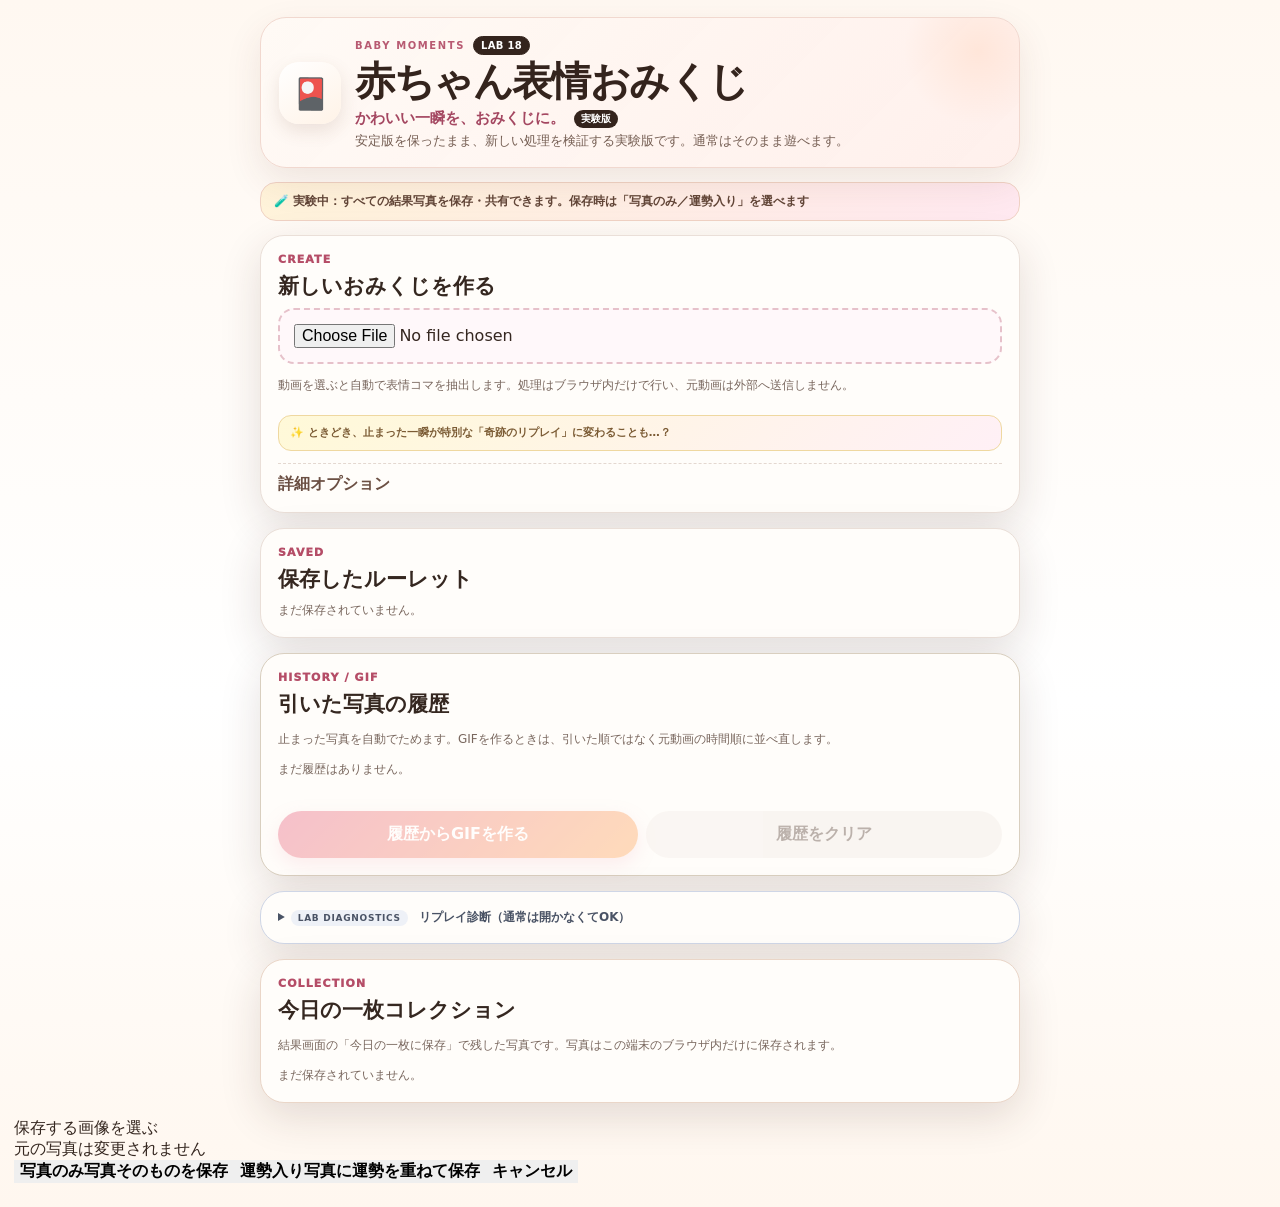
==== commit 7908c511: "Bump experiment to LAB 18 media UX" ====
--- a/experiment.html
+++ b/experiment.html
@@ -11,7 +11,7 @@
 <title>赤ちゃん表情おみくじ LAB</title>
 <link rel="stylesheet" href="./style.css?v=15">
 <link rel="stylesheet" href="./deluxe.css?v=15">
-<link rel="stylesheet" href="./experiment.css?v=170">
+<link rel="stylesheet" href="./experiment.css?v=180">
 <style>
 body:not(.show-score-details) .scoreChip,
 body:not(.show-score-details) .scoreDetails,
@@ -24,13 +24,13 @@
 <header class="hero">
   <div class="heroMark" aria-hidden="true">🎴</div>
   <div class="heroText">
-    <div class="heroTopline"><span class="eyebrow">BABY MOMENTS</span><span class="versionBadge labBadge">LAB 17</span></div>
+    <div class="heroTopline"><span class="eyebrow">BABY MOMENTS</span><span class="versionBadge labBadge">LAB 18</span></div>
     <h1>赤ちゃん表情おみくじ</h1>
     <p class="heroCatch">かわいい一瞬を、おみくじに。 <span class="labInline">実験版</span></p>
     <p class="lead">安定版を保ったまま、新しい処理を検証する実験版です。通常はそのまま遊べます。</p>
   </div>
 </header>
-<div class="labNotice">🧪 実験中：特大吉・大逆転大吉の専用デザインと、奇跡写真の保存・共有を試せます</div>
+<div class="labNotice">🧪 実験中：すべての結果写真を保存・共有できます。保存時は「写真のみ／運勢入り」を選べます</div>
 <section class="card">
   <div class="step">CREATE</div>
   <h2>新しいおみくじを作る</h2>
@@ -114,7 +114,7 @@
 <div id="bigOverlay"><div id="bigText">大吉！</div></div>
 <script src="./app.js?v=23" defer></script>
 <script src="./deluxe.js?v=23" defer></script>
-<script src="./experiment.js?v=170" defer></script>
+<script src="./experiment.js?v=180" defer></script>
 <script>
 (()=>{
   const scoreBox=document.getElementById('showScores');
@@ -141,6 +141,6 @@
   sync();rename();
 })();
 </script>
-<!-- LAB17 -->
+<!-- LAB18 -->
 </body>
 </html>
--- a/experiment.css
+++ b/experiment.css
@@ -305,7 +305,7 @@
 
 
 /* LAB 6.3: replay buttons must stay above all visual FX and react immediately */
-#labReplayAgain,#labMiracleBack,#labReplaySpecial{
+#labReplayAgain,#labMiracleShare,#labMiracleBack,#labReplaySpecial{
   position:relative;
   z-index:50;
   touch-action:manipulation;
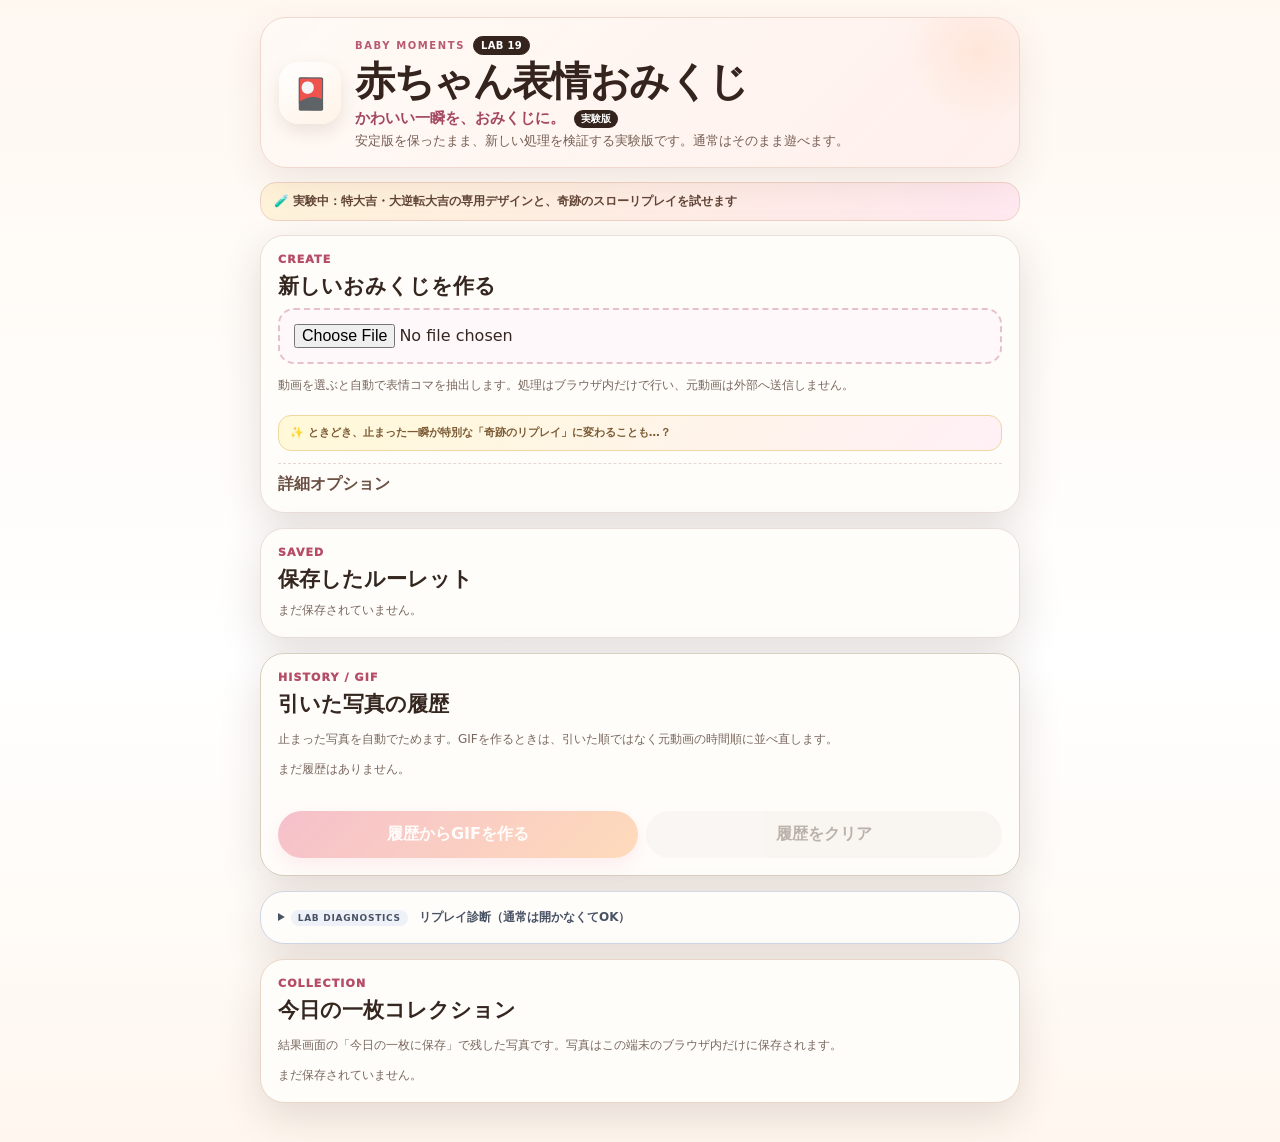
==== commit 1ff78909: "Bump experiment to LAB 19 simplified UX" ====
--- a/experiment.html
+++ b/experiment.html
@@ -11,7 +11,7 @@
 <title>赤ちゃん表情おみくじ LAB</title>
 <link rel="stylesheet" href="./style.css?v=15">
 <link rel="stylesheet" href="./deluxe.css?v=15">
-<link rel="stylesheet" href="./experiment.css?v=180">
+<link rel="stylesheet" href="./experiment.css?v=190">
 <style>
 body:not(.show-score-details) .scoreChip,
 body:not(.show-score-details) .scoreDetails,
@@ -24,13 +24,13 @@
 <header class="hero">
   <div class="heroMark" aria-hidden="true">🎴</div>
   <div class="heroText">
-    <div class="heroTopline"><span class="eyebrow">BABY MOMENTS</span><span class="versionBadge labBadge">LAB 18</span></div>
+    <div class="heroTopline"><span class="eyebrow">BABY MOMENTS</span><span class="versionBadge labBadge">LAB 19</span></div>
     <h1>赤ちゃん表情おみくじ</h1>
     <p class="heroCatch">かわいい一瞬を、おみくじに。 <span class="labInline">実験版</span></p>
     <p class="lead">安定版を保ったまま、新しい処理を検証する実験版です。通常はそのまま遊べます。</p>
   </div>
 </header>
-<div class="labNotice">🧪 実験中：すべての結果写真を保存・共有できます。保存時は「写真のみ／運勢入り」を選べます</div>
+<div class="labNotice">🧪 実験中：特大吉・大逆転大吉の専用デザインと、奇跡のスローリプレイを試せます</div>
 <section class="card">
   <div class="step">CREATE</div>
   <h2>新しいおみくじを作る</h2>
@@ -114,7 +114,7 @@
 <div id="bigOverlay"><div id="bigText">大吉！</div></div>
 <script src="./app.js?v=23" defer></script>
 <script src="./deluxe.js?v=23" defer></script>
-<script src="./experiment.js?v=180" defer></script>
+<script src="./experiment.js?v=190" defer></script>
 <script>
 (()=>{
   const scoreBox=document.getElementById('showScores');
@@ -141,6 +141,6 @@
   sync();rename();
 })();
 </script>
-<!-- LAB18 -->
+<!-- LAB19 -->
 </body>
 </html>
--- a/experiment.css
+++ b/experiment.css
@@ -410,21 +410,54 @@
   text-shadow:none!important;
   font-size:clamp(31px,9vw,48px)!important;line-height:1.05!important
 }
-#labMiracleMediaActions{display:none;gap:7px;margin-top:9px;flex-wrap:wrap}
-#labMiracleMediaActions button{
-  flex:1;min-width:125px;padding:9px 10px;border-radius:999px;
-  font-size:10px;font-weight:950;box-shadow:none
-}
-#labDownloadMiracle{background:#fff;color:#765414;border:1px solid #e9cc77}
-#labShareMiracle{background:#624277;color:#fff;border:1px solid #8f70a2}
-#labMiracleMediaStatus{min-height:0;margin-top:5px;text-align:center;font-size:9px;font-weight:850}
-#labMiracleMediaStatus.state-success{color:#36734b}
-#labMiracleMediaStatus.state-error{color:#a34b3c}
 #labMiracleShare{background:rgba(255,255,255,.22)!important}
 #labMiracleOverlay.final-photo.reversal-mode .labMiracleTitle{font-size:clamp(38px,11vw,74px)!important;line-height:1!important}
 #labMiracleOverlay.final-photo.miracle-mode .labMiracleTitle{color:#fff7bd;text-shadow:0 3px 10px #0009,0 0 28px #ffd750!important}
 @media(max-width:520px){
   #labMiracleOverlay .labMiracleActions{width:min(96vw,540px);gap:6px}
   #labMiracleOverlay .labMiracleActions button{font-size:10px;padding:10px 7px}
-  #labMiracleMediaActions button{min-width:110px}
-}
+}
+
+
+/* LAB 18: common save/share for every stopped photo */
+#labCommonMediaBar{
+  display:none;margin:10px 0 0;padding:9px;border-radius:16px;
+  background:#fffaf5;border:1px solid #eadfd5;
+  grid-template-columns:1fr 1fr;gap:8px;align-items:center
+}
+#labCommonMediaBar.show{display:grid}
+#labCommonMediaBar button{
+  padding:10px 12px;border-radius:999px;font-size:11px;font-weight:950;
+  box-shadow:none;touch-action:manipulation
+}
+#labCommonSave{background:#fff;color:#704d35;border:1px solid #dbc8ba}
+#labCommonShare{background:#65455c;color:#fff;border:1px solid #65455c}
+#labCommonMediaStatus{
+  grid-column:1/-1;min-height:0;text-align:center;font-size:9px;font-weight:850;color:#76665d
+}
+#labCommonMediaStatus.state-success{color:#36734b}
+#labCommonMediaStatus.state-error{color:#a34b3c}
+
+body.labSaveChoiceOpen{overflow:hidden}
+#labSaveChoice{position:fixed;inset:0;z-index:50000;display:none;align-items:flex-end;justify-content:center}
+#labSaveChoice.show{display:flex}
+.labSaveChoiceBackdrop{position:absolute;inset:0;background:rgba(15,12,14,.52);backdrop-filter:blur(5px)}
+.labSaveChoiceSheet{
+  position:relative;z-index:1;width:min(100%,520px);padding:18px 16px max(18px,env(safe-area-inset-bottom));
+  border-radius:24px 24px 0 0;background:#fffaf6;
+  box-shadow:0 -14px 44px #0004
+}
+.labSaveChoiceTitle{text-align:center;font-size:17px;font-weight:1000;color:#49372f}
+.labSaveChoiceNote{text-align:center;margin:4px 0 13px;font-size:10px;color:#8c776d}
+.labSaveChoiceSheet>button{
+  width:100%;display:flex;flex-direction:column;align-items:flex-start;gap:2px;
+  margin-top:8px;padding:12px 14px;border-radius:15px;text-align:left;box-shadow:none
+}
+.labSaveChoiceSheet>button b{font-size:13px}
+.labSaveChoiceSheet>button span{font-size:10px;font-weight:600;opacity:.72}
+#labSavePlain{background:#fff;border:1px solid #ded3cb;color:#503d35}
+#labSaveFortune{background:linear-gradient(135deg,#fff6cd,#f7eaff);border:1px solid #e0c986;color:#62476a}
+#labSaveCancel{display:block;text-align:center!important;background:transparent;border:0;color:#806e65;font-size:11px;font-weight:850}
+@media(max-width:520px){
+  #labCommonMediaBar{margin-top:8px}
+}
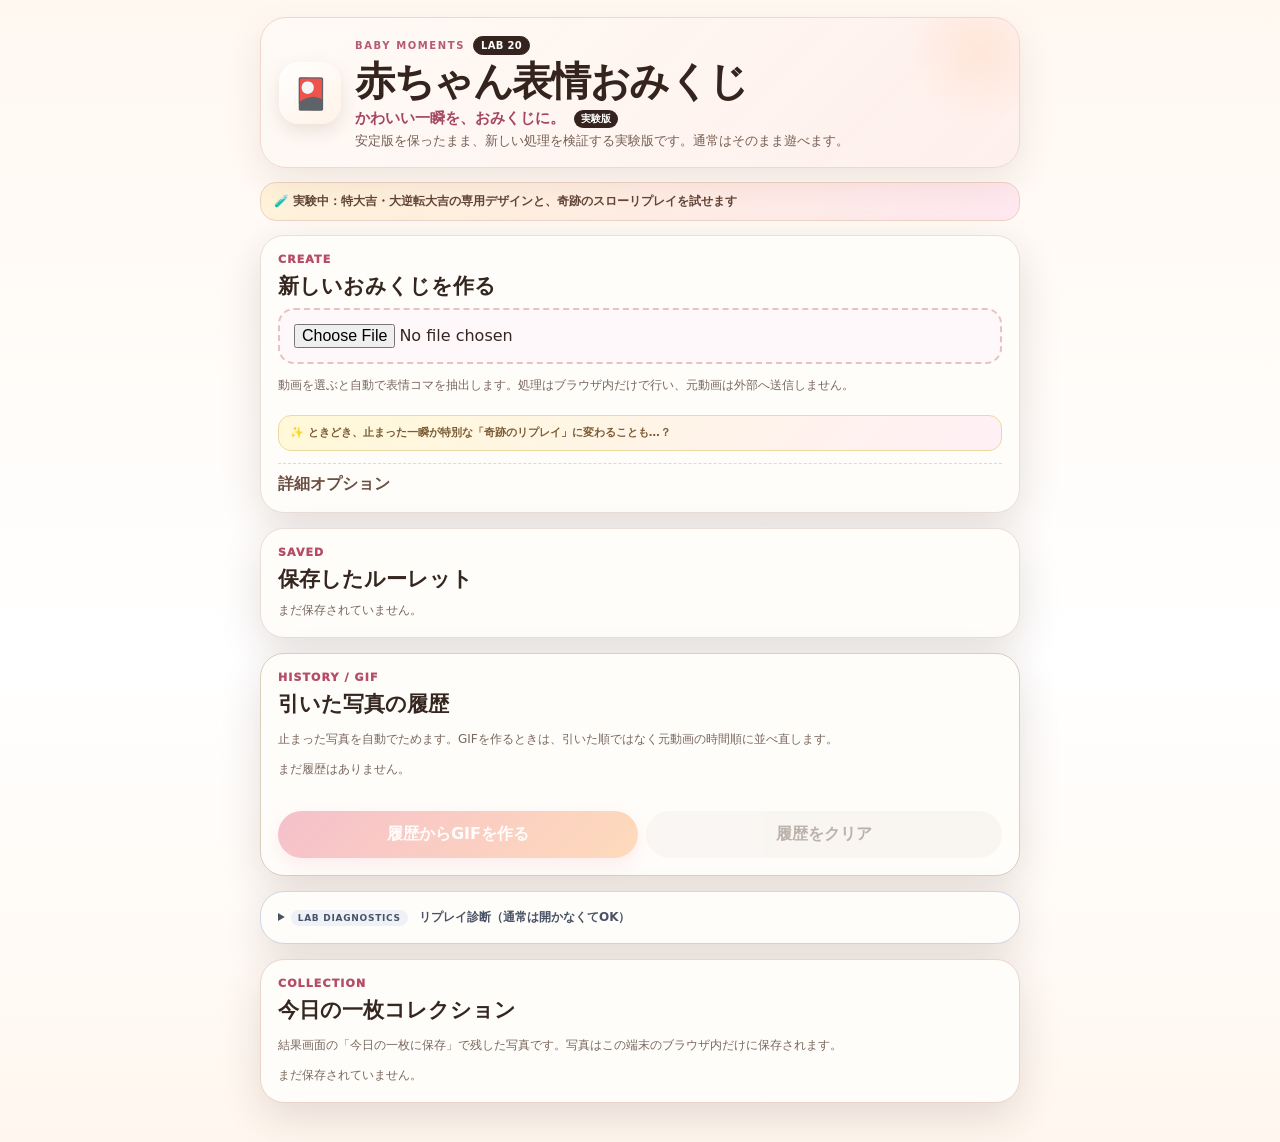
==== commit e1163625: "Bump experiment to LAB 20 reversal timing fix" ====
--- a/experiment.html
+++ b/experiment.html
@@ -11,7 +11,7 @@
 <title>赤ちゃん表情おみくじ LAB</title>
 <link rel="stylesheet" href="./style.css?v=15">
 <link rel="stylesheet" href="./deluxe.css?v=15">
-<link rel="stylesheet" href="./experiment.css?v=190">
+<link rel="stylesheet" href="./experiment.css?v=200">
 <style>
 body:not(.show-score-details) .scoreChip,
 body:not(.show-score-details) .scoreDetails,
@@ -24,7 +24,7 @@
 <header class="hero">
   <div class="heroMark" aria-hidden="true">🎴</div>
   <div class="heroText">
-    <div class="heroTopline"><span class="eyebrow">BABY MOMENTS</span><span class="versionBadge labBadge">LAB 19</span></div>
+    <div class="heroTopline"><span class="eyebrow">BABY MOMENTS</span><span class="versionBadge labBadge">LAB 20</span></div>
     <h1>赤ちゃん表情おみくじ</h1>
     <p class="heroCatch">かわいい一瞬を、おみくじに。 <span class="labInline">実験版</span></p>
     <p class="lead">安定版を保ったまま、新しい処理を検証する実験版です。通常はそのまま遊べます。</p>
@@ -114,7 +114,7 @@
 <div id="bigOverlay"><div id="bigText">大吉！</div></div>
 <script src="./app.js?v=23" defer></script>
 <script src="./deluxe.js?v=23" defer></script>
-<script src="./experiment.js?v=190" defer></script>
+<script src="./experiment.js?v=200" defer></script>
 <script>
 (()=>{
   const scoreBox=document.getElementById('showScores');
@@ -141,6 +141,6 @@
   sync();rename();
 })();
 </script>
-<!-- LAB19 -->
+<!-- LAB20 -->
 </body>
 </html>
--- a/experiment.css
+++ b/experiment.css
@@ -305,7 +305,7 @@
 
 
 /* LAB 6.3: replay buttons must stay above all visual FX and react immediately */
-#labReplayAgain,#labMiracleShare,#labMiracleBack,#labReplaySpecial{
+#labReplayAgain,#labMiracleBack,#labReplaySpecial{
   position:relative;
   z-index:50;
   touch-action:manipulation;
@@ -410,54 +410,9 @@
   text-shadow:none!important;
   font-size:clamp(31px,9vw,48px)!important;line-height:1.05!important
 }
-#labMiracleShare{background:rgba(255,255,255,.22)!important}
 #labMiracleOverlay.final-photo.reversal-mode .labMiracleTitle{font-size:clamp(38px,11vw,74px)!important;line-height:1!important}
 #labMiracleOverlay.final-photo.miracle-mode .labMiracleTitle{color:#fff7bd;text-shadow:0 3px 10px #0009,0 0 28px #ffd750!important}
 @media(max-width:520px){
   #labMiracleOverlay .labMiracleActions{width:min(96vw,540px);gap:6px}
   #labMiracleOverlay .labMiracleActions button{font-size:10px;padding:10px 7px}
 }
-
-
-/* LAB 18: common save/share for every stopped photo */
-#labCommonMediaBar{
-  display:none;margin:10px 0 0;padding:9px;border-radius:16px;
-  background:#fffaf5;border:1px solid #eadfd5;
-  grid-template-columns:1fr 1fr;gap:8px;align-items:center
-}
-#labCommonMediaBar.show{display:grid}
-#labCommonMediaBar button{
-  padding:10px 12px;border-radius:999px;font-size:11px;font-weight:950;
-  box-shadow:none;touch-action:manipulation
-}
-#labCommonSave{background:#fff;color:#704d35;border:1px solid #dbc8ba}
-#labCommonShare{background:#65455c;color:#fff;border:1px solid #65455c}
-#labCommonMediaStatus{
-  grid-column:1/-1;min-height:0;text-align:center;font-size:9px;font-weight:850;color:#76665d
-}
-#labCommonMediaStatus.state-success{color:#36734b}
-#labCommonMediaStatus.state-error{color:#a34b3c}
-
-body.labSaveChoiceOpen{overflow:hidden}
-#labSaveChoice{position:fixed;inset:0;z-index:50000;display:none;align-items:flex-end;justify-content:center}
-#labSaveChoice.show{display:flex}
-.labSaveChoiceBackdrop{position:absolute;inset:0;background:rgba(15,12,14,.52);backdrop-filter:blur(5px)}
-.labSaveChoiceSheet{
-  position:relative;z-index:1;width:min(100%,520px);padding:18px 16px max(18px,env(safe-area-inset-bottom));
-  border-radius:24px 24px 0 0;background:#fffaf6;
-  box-shadow:0 -14px 44px #0004
-}
-.labSaveChoiceTitle{text-align:center;font-size:17px;font-weight:1000;color:#49372f}
-.labSaveChoiceNote{text-align:center;margin:4px 0 13px;font-size:10px;color:#8c776d}
-.labSaveChoiceSheet>button{
-  width:100%;display:flex;flex-direction:column;align-items:flex-start;gap:2px;
-  margin-top:8px;padding:12px 14px;border-radius:15px;text-align:left;box-shadow:none
-}
-.labSaveChoiceSheet>button b{font-size:13px}
-.labSaveChoiceSheet>button span{font-size:10px;font-weight:600;opacity:.72}
-#labSavePlain{background:#fff;border:1px solid #ded3cb;color:#503d35}
-#labSaveFortune{background:linear-gradient(135deg,#fff6cd,#f7eaff);border:1px solid #e0c986;color:#62476a}
-#labSaveCancel{display:block;text-align:center!important;background:transparent;border:0;color:#806e65;font-size:11px;font-weight:850}
-@media(max-width:520px){
-  #labCommonMediaBar{margin-top:8px}
-}
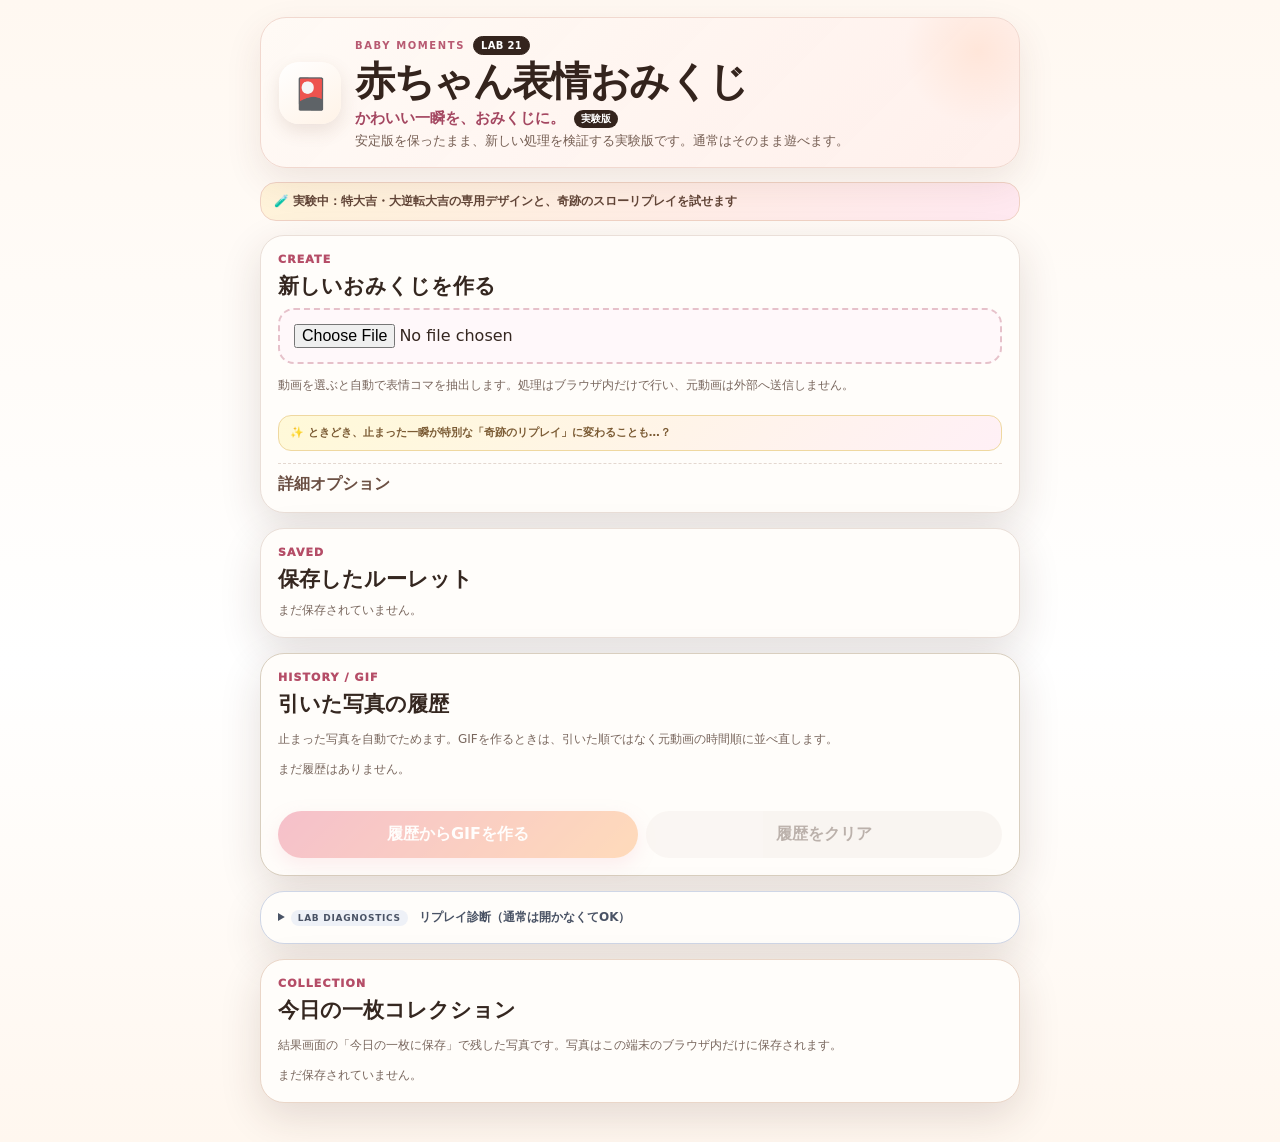
==== commit b64b9fa1: "Bump experiment to LAB 21 special reveal timing" ====
--- a/experiment.html
+++ b/experiment.html
@@ -11,7 +11,7 @@
 <title>赤ちゃん表情おみくじ LAB</title>
 <link rel="stylesheet" href="./style.css?v=15">
 <link rel="stylesheet" href="./deluxe.css?v=15">
-<link rel="stylesheet" href="./experiment.css?v=200">
+<link rel="stylesheet" href="./experiment.css?v=210">
 <style>
 body:not(.show-score-details) .scoreChip,
 body:not(.show-score-details) .scoreDetails,
@@ -24,7 +24,7 @@
 <header class="hero">
   <div class="heroMark" aria-hidden="true">🎴</div>
   <div class="heroText">
-    <div class="heroTopline"><span class="eyebrow">BABY MOMENTS</span><span class="versionBadge labBadge">LAB 20</span></div>
+    <div class="heroTopline"><span class="eyebrow">BABY MOMENTS</span><span class="versionBadge labBadge">LAB 21</span></div>
     <h1>赤ちゃん表情おみくじ</h1>
     <p class="heroCatch">かわいい一瞬を、おみくじに。 <span class="labInline">実験版</span></p>
     <p class="lead">安定版を保ったまま、新しい処理を検証する実験版です。通常はそのまま遊べます。</p>
@@ -114,7 +114,7 @@
 <div id="bigOverlay"><div id="bigText">大吉！</div></div>
 <script src="./app.js?v=23" defer></script>
 <script src="./deluxe.js?v=23" defer></script>
-<script src="./experiment.js?v=200" defer></script>
+<script src="./experiment.js?v=210" defer></script>
 <script>
 (()=>{
   const scoreBox=document.getElementById('showScores');
@@ -141,6 +141,6 @@
   sync();rename();
 })();
 </script>
-<!-- LAB20 -->
+<!-- LAB21 -->
 </body>
 </html>
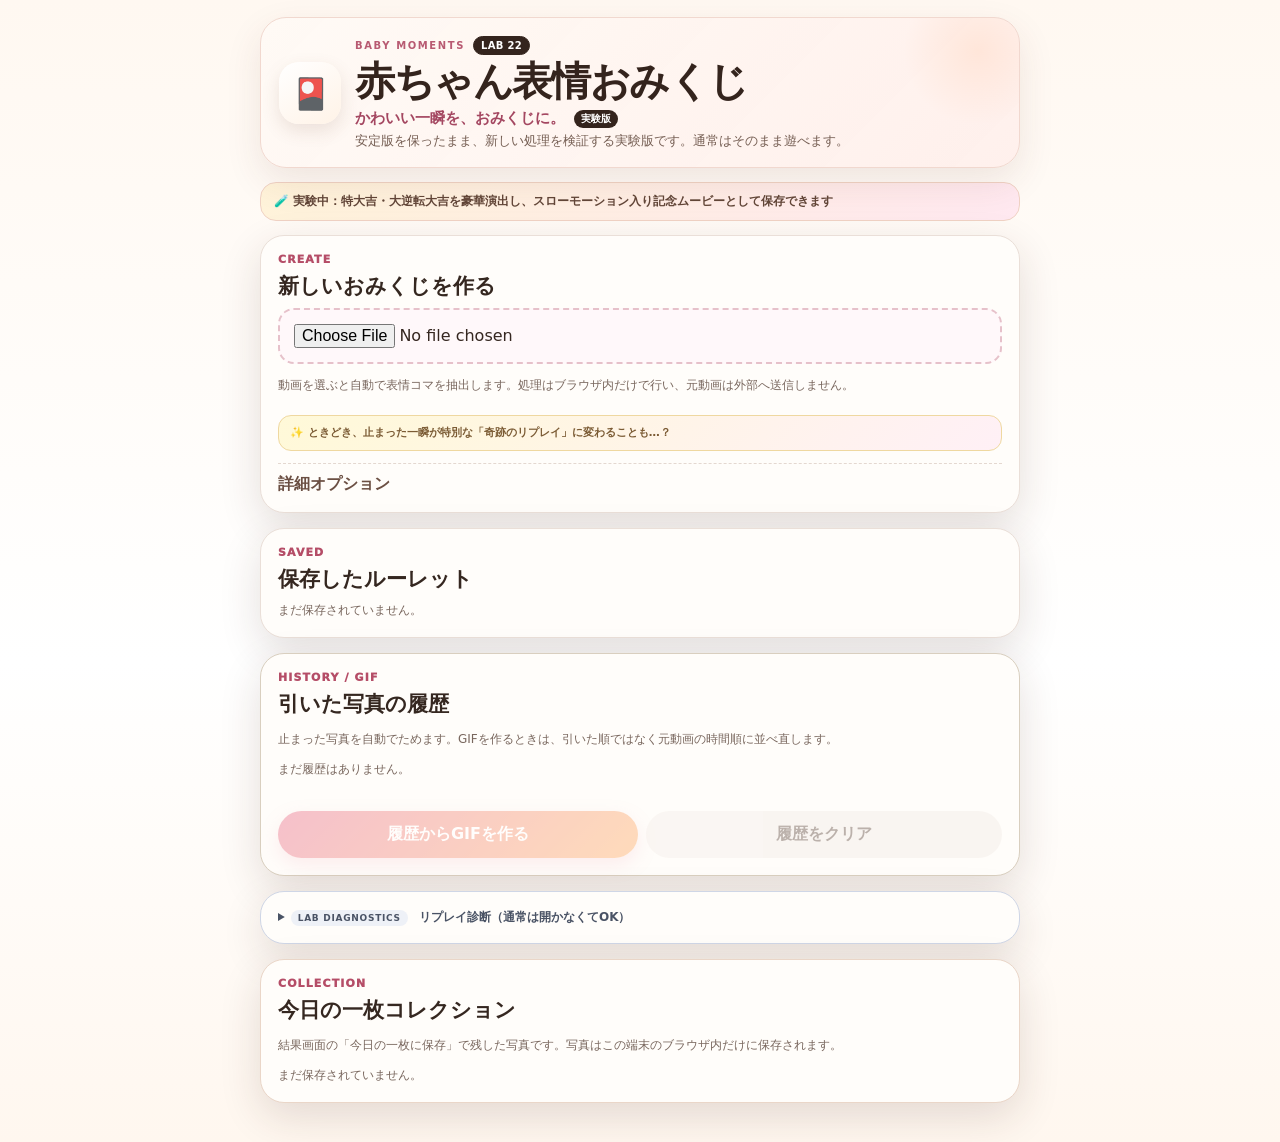
==== commit 40d6b62f: "Bump experiment to LAB 22 movie export" ====
--- a/experiment.html
+++ b/experiment.html
@@ -11,7 +11,7 @@
 <title>赤ちゃん表情おみくじ LAB</title>
 <link rel="stylesheet" href="./style.css?v=15">
 <link rel="stylesheet" href="./deluxe.css?v=15">
-<link rel="stylesheet" href="./experiment.css?v=210">
+<link rel="stylesheet" href="./experiment.css?v=220">
 <style>
 body:not(.show-score-details) .scoreChip,
 body:not(.show-score-details) .scoreDetails,
@@ -24,13 +24,13 @@
 <header class="hero">
   <div class="heroMark" aria-hidden="true">🎴</div>
   <div class="heroText">
-    <div class="heroTopline"><span class="eyebrow">BABY MOMENTS</span><span class="versionBadge labBadge">LAB 21</span></div>
+    <div class="heroTopline"><span class="eyebrow">BABY MOMENTS</span><span class="versionBadge labBadge">LAB 22</span></div>
     <h1>赤ちゃん表情おみくじ</h1>
     <p class="heroCatch">かわいい一瞬を、おみくじに。 <span class="labInline">実験版</span></p>
     <p class="lead">安定版を保ったまま、新しい処理を検証する実験版です。通常はそのまま遊べます。</p>
   </div>
 </header>
-<div class="labNotice">🧪 実験中：特大吉・大逆転大吉の専用デザインと、奇跡のスローリプレイを試せます</div>
+<div class="labNotice">🧪 実験中：特大吉・大逆転大吉を豪華演出し、スローモーション入り記念ムービーとして保存できます</div>
 <section class="card">
   <div class="step">CREATE</div>
   <h2>新しいおみくじを作る</h2>
@@ -114,7 +114,7 @@
 <div id="bigOverlay"><div id="bigText">大吉！</div></div>
 <script src="./app.js?v=23" defer></script>
 <script src="./deluxe.js?v=23" defer></script>
-<script src="./experiment.js?v=210" defer></script>
+<script src="./experiment.js?v=220" defer></script>
 <script>
 (()=>{
   const scoreBox=document.getElementById('showScores');
@@ -141,6 +141,6 @@
   sync();rename();
 })();
 </script>
-<!-- LAB21 -->
+<!-- LAB22 -->
 </body>
 </html>
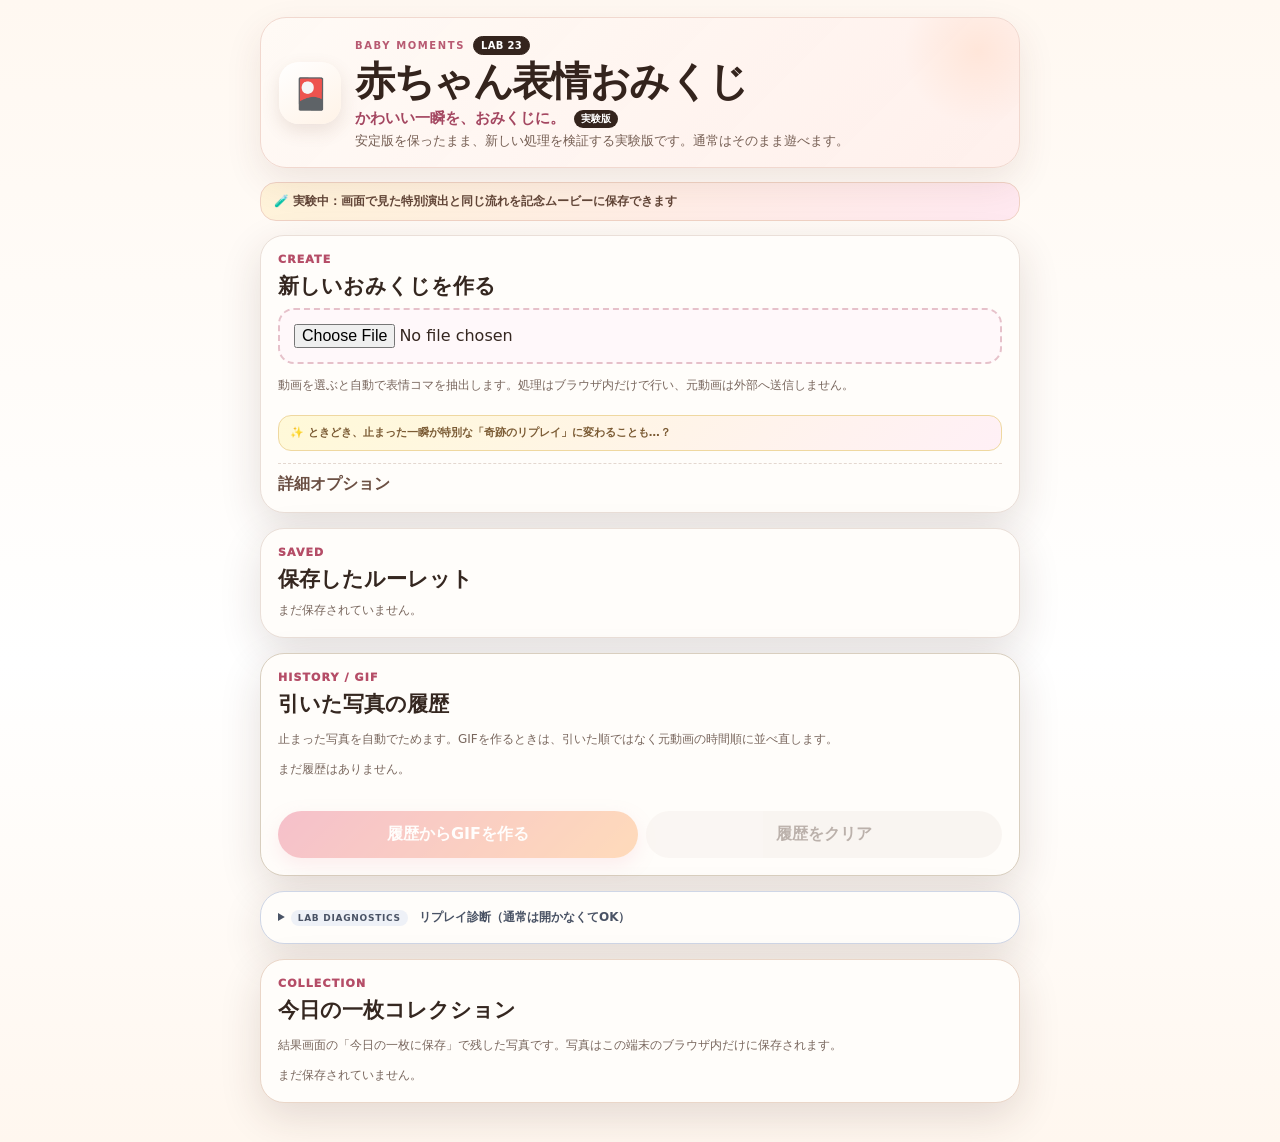
==== commit 4a04162a: "Bump experiment to LAB 23 synchronized movie UX" ====
--- a/experiment.html
+++ b/experiment.html
@@ -11,7 +11,7 @@
 <title>赤ちゃん表情おみくじ LAB</title>
 <link rel="stylesheet" href="./style.css?v=15">
 <link rel="stylesheet" href="./deluxe.css?v=15">
-<link rel="stylesheet" href="./experiment.css?v=220">
+<link rel="stylesheet" href="./experiment.css?v=230">
 <style>
 body:not(.show-score-details) .scoreChip,
 body:not(.show-score-details) .scoreDetails,
@@ -24,13 +24,13 @@
 <header class="hero">
   <div class="heroMark" aria-hidden="true">🎴</div>
   <div class="heroText">
-    <div class="heroTopline"><span class="eyebrow">BABY MOMENTS</span><span class="versionBadge labBadge">LAB 22</span></div>
+    <div class="heroTopline"><span class="eyebrow">BABY MOMENTS</span><span class="versionBadge labBadge">LAB 23</span></div>
     <h1>赤ちゃん表情おみくじ</h1>
     <p class="heroCatch">かわいい一瞬を、おみくじに。 <span class="labInline">実験版</span></p>
     <p class="lead">安定版を保ったまま、新しい処理を検証する実験版です。通常はそのまま遊べます。</p>
   </div>
 </header>
-<div class="labNotice">🧪 実験中：特大吉・大逆転大吉を豪華演出し、スローモーション入り記念ムービーとして保存できます</div>
+<div class="labNotice">🧪 実験中：画面で見た特別演出と同じ流れを記念ムービーに保存できます</div>
 <section class="card">
   <div class="step">CREATE</div>
   <h2>新しいおみくじを作る</h2>
@@ -114,7 +114,7 @@
 <div id="bigOverlay"><div id="bigText">大吉！</div></div>
 <script src="./app.js?v=23" defer></script>
 <script src="./deluxe.js?v=23" defer></script>
-<script src="./experiment.js?v=220" defer></script>
+<script src="./experiment.js?v=230" defer></script>
 <script>
 (()=>{
   const scoreBox=document.getElementById('showScores');
@@ -141,6 +141,6 @@
   sync();rename();
 })();
 </script>
-<!-- LAB22 -->
+<!-- LAB23 -->
 </body>
 </html>
--- a/experiment.css
+++ b/experiment.css
@@ -416,3 +416,88 @@
   #labMiracleOverlay .labMiracleActions{width:min(96vw,540px);gap:6px}
   #labMiracleOverlay .labMiracleActions button{font-size:10px;padding:10px 7px}
 }
+
+
+/* LAB 22: richer rare-result FX + WebM movie export */
+#labMiracleOverlay .labMiracleBurst{
+  position:absolute;inset:-30%;z-index:2;pointer-events:none;opacity:0;
+  transform:scale(.5) rotate(0deg)
+}
+#labMiracleOverlay.final-photo .labMiracleBurst{
+  opacity:.82;
+  background:repeating-conic-gradient(from 0deg,rgba(255,255,255,.42) 0 2deg,transparent 2deg 9deg);
+  animation:labRareBurst 4.2s cubic-bezier(.12,.8,.2,1) both
+}
+#labMiracleOverlay.final-photo.reversal-mode .labMiracleBurst{
+  background:repeating-conic-gradient(from 0deg,
+    rgba(255,120,220,.52) 0 2deg,transparent 2deg 6deg,
+    rgba(110,220,255,.48) 6deg 8deg,transparent 8deg 12deg,
+    rgba(255,238,115,.45) 12deg 14deg,transparent 14deg 18deg)
+}
+@keyframes labRareBurst{
+  0%{opacity:0;transform:scale(.35) rotate(-10deg)}
+  14%{opacity:1;transform:scale(.78) rotate(2deg)}
+  100%{opacity:.18;transform:scale(1.35) rotate(28deg)}
+}
+#labMiracleOverlay.final-photo::after{
+  content:"";position:absolute;inset:0;z-index:12;pointer-events:none;
+  background:#fff;opacity:0;animation:labRareFlash .72s ease-out both
+}
+@keyframes labRareFlash{0%{opacity:.92}16%{opacity:.2}100%{opacity:0}}
+.labMiracleSparkles span.gold{color:#ffe470}
+.labMiracleSparkles span.rainbow:nth-child(5n+1){color:#ff94d9}
+.labMiracleSparkles span.rainbow:nth-child(5n+2){color:#86dcff}
+.labMiracleSparkles span.rainbow:nth-child(5n+3){color:#fff18a}
+.labMiracleSparkles span.rainbow:nth-child(5n+4){color:#a2ffc0}
+.labMiracleSparkles span.rainbow:nth-child(5n){color:#d5a4ff}
+#labMiracleOverlay .labMiracleConfetti{
+  position:absolute;inset:0;z-index:7;pointer-events:none;overflow:hidden
+}
+#labMiracleOverlay .labMiracleConfetti i{
+  position:absolute;left:var(--x);top:-8vh;width:7px;height:18px;border-radius:2px;
+  background:hsl(var(--h),92%,64%);opacity:0;
+  transform:rotate(var(--rot));
+}
+#labMiracleOverlay.final-photo .labMiracleConfetti i{
+  animation:labConfettiFall var(--dur) var(--d) cubic-bezier(.15,.55,.38,.98) both
+}
+@keyframes labConfettiFall{
+  0%{opacity:0;transform:translate3d(0,-8vh,0) rotate(0deg)}
+  10%{opacity:1}
+  100%{opacity:.72;transform:translate3d(28px,112vh,0) rotate(var(--rot))}
+}
+#labSaveSpecialMovieResult{
+  display:none;margin:8px auto 0;padding:9px 13px;border-radius:999px;
+  background:linear-gradient(135deg,#2d2037,#76528e);color:#fff;
+  border:1px solid #9579a6;font-size:11px;font-weight:950;box-shadow:0 5px 16px #55336624
+}
+#labMovieResultStatus{
+  margin-top:5px;text-align:center;font-size:9px;font-weight:850;color:#76665d;min-height:0
+}
+#labMovieStatus{
+  display:none;position:absolute;z-index:16;left:50%;
+  bottom:max(70px,calc(env(safe-area-inset-bottom) + 64px));
+  transform:translateX(-50%);width:min(88vw,460px);
+  padding:7px 10px;border-radius:999px;background:rgba(8,7,10,.68);
+  border:1px solid #ffffff45;color:#fff;font-size:10px;font-weight:850;
+  backdrop-filter:blur(8px);pointer-events:none
+}
+#labMiracleOverlay.final-photo #labMovieStatus:not(:empty){display:block}
+#labMovieStatus.state-success,#labMovieResultStatus.state-success{color:#d7ffd8}
+#labMovieStatus.state-error{color:#ffd3cb}
+#labMovieResultStatus.state-success{color:#36734b}
+#labMovieResultStatus.state-error{color:#a34b3c}
+#labSaveSpecialMovie{
+  background:linear-gradient(135deg,rgba(76,48,91,.88),rgba(145,95,174,.76))!important;
+  border-color:#d9b8e9!important
+}
+#labSaveSpecialMovie:disabled,#labSaveSpecialMovieResult:disabled{opacity:.58}
+#labReplayAgain,#labSaveSpecialMovie,#labMiracleBack,#labReplaySpecial,#labSaveSpecialMovieResult{
+  position:relative;z-index:50;touch-action:manipulation;pointer-events:auto!important;
+  -webkit-tap-highlight-color:transparent
+}
+@media(max-width:520px){
+  #labMiracleOverlay .labMiracleActions{width:min(98vw,560px);gap:5px}
+  #labMiracleOverlay .labMiracleActions button{font-size:9.5px;padding:10px 6px}
+  #labMovieStatus{bottom:max(66px,calc(env(safe-area-inset-bottom) + 60px));font-size:9px}
+}
